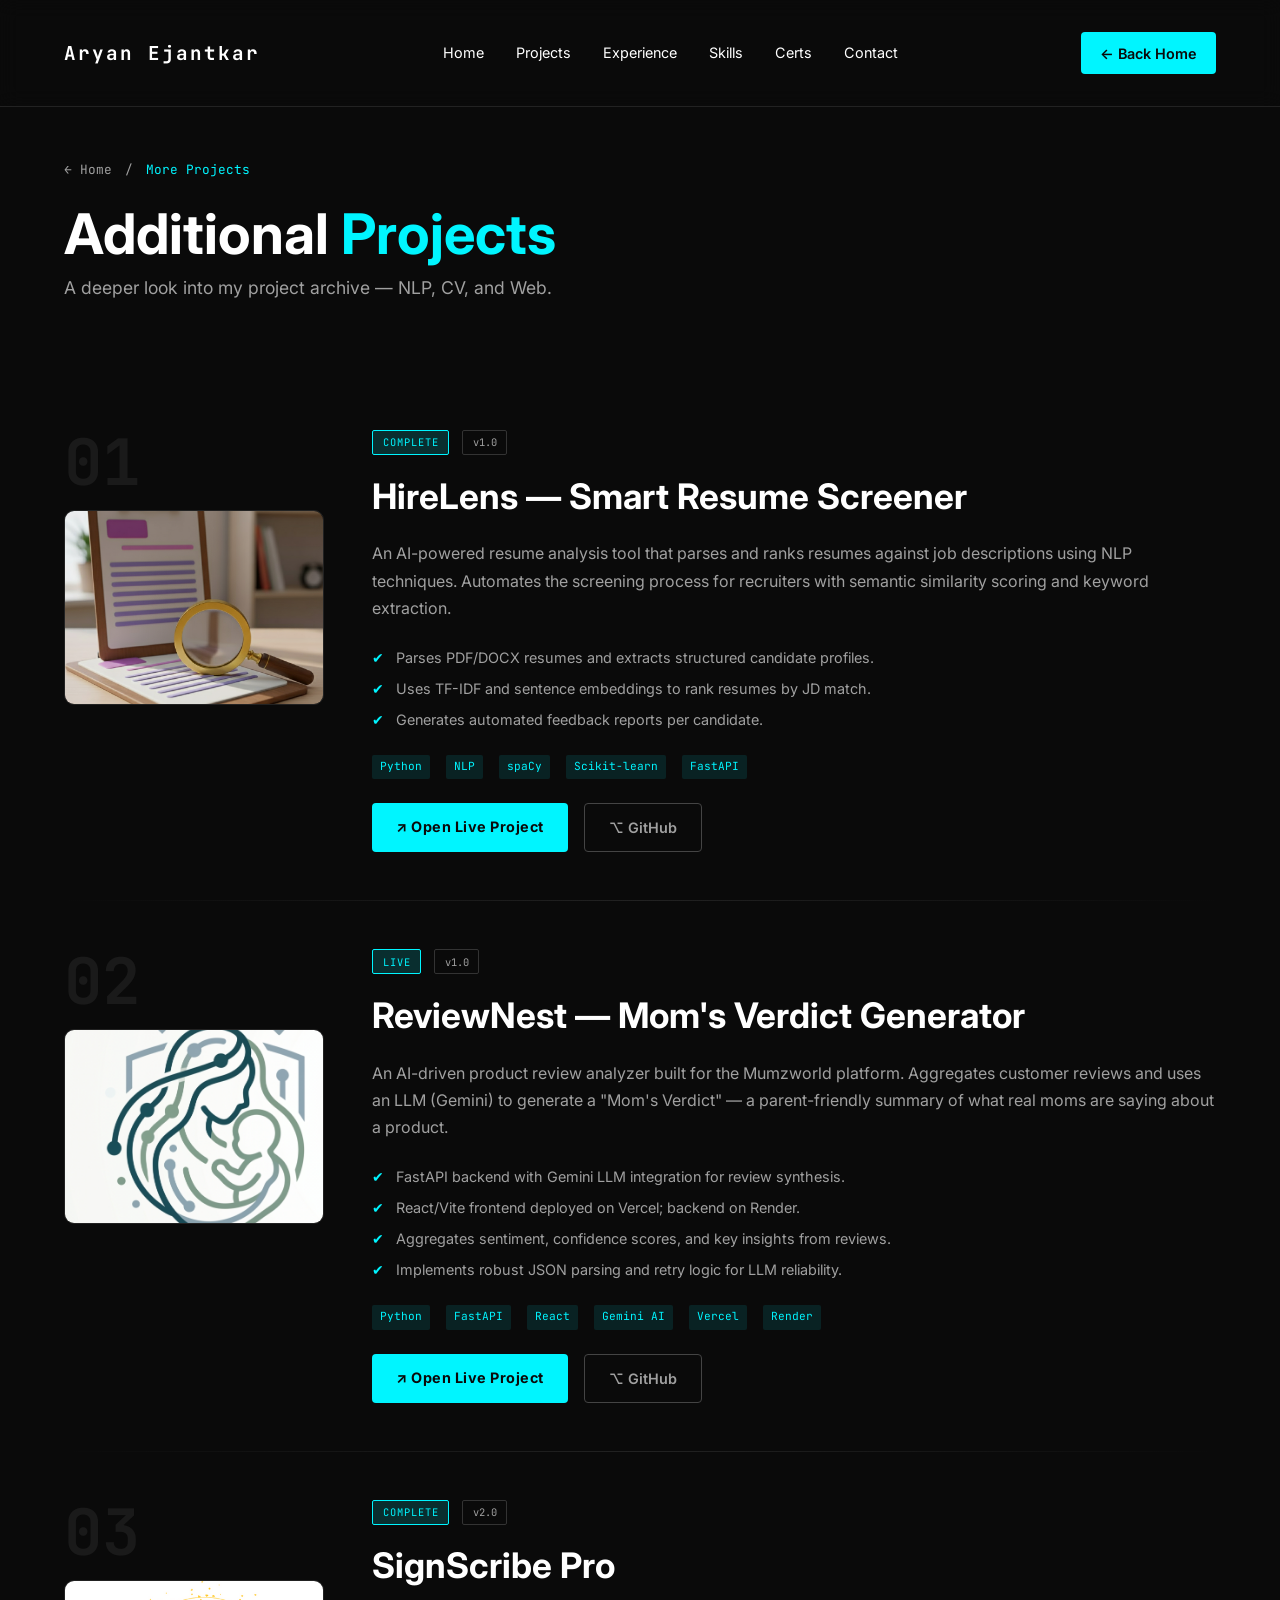
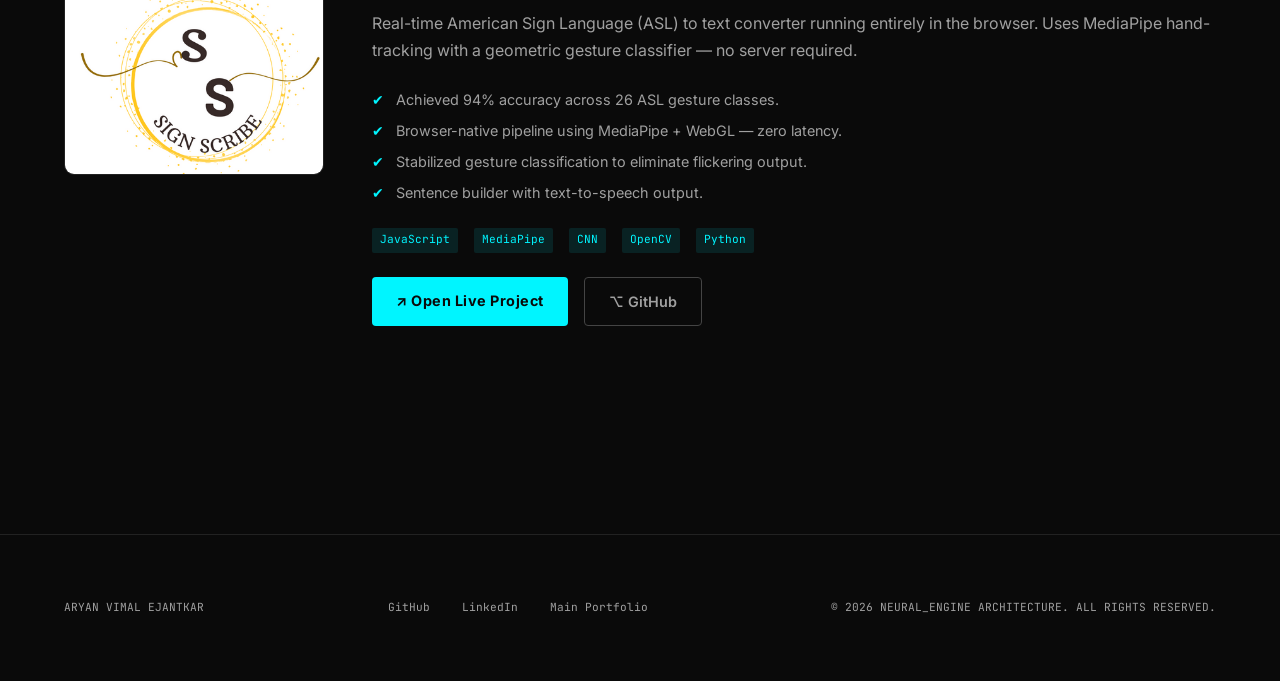
==== projects.html @ c0637386 "Initial commit of portfolio" ====
<!DOCTYPE html>
<html lang="en">

<head>
    <meta charset="UTF-8">
    <meta name="viewport" content="width=device-width, initial-scale=1.0">
    <title>More Projects | Aryan Vimal Ejantkar</title>
    <meta name="description"
        content="Additional projects by Aryan Vimal Ejantkar — Smart Resume Screener, MumProject, SignScribe.">
    <link rel="stylesheet" href="style.css">
    <link rel="preconnect" href="https://fonts.googleapis.com">
    <link rel="preconnect" href="https://fonts.gstatic.com" crossorigin>
    <link
        href="https://fonts.googleapis.com/css2?family=Inter:wght@300;400;600;700&family=JetBrains+Mono:wght@400;700&display=swap"
        rel="stylesheet">
</head>

<body>
    <header>
        <nav>
            <div class="logo">Aryan Ejantkar</div>
            <ul>
                <li><a href="index.html">Home</a></li>
                <li><a href="index.html#projects">Projects</a></li>
                <li><a href="index.html#experience">Experience</a></li>
                <li><a href="index.html#skills">Skills</a></li>
                <li><a href="index.html#certifications">Certs</a></li>
                <li><a href="index.html#contact">Contact</a></li>
            </ul>
            <a href="index.html" class="btn-download">← Back Home</a>
        </nav>
    </header>

    <main>
        <section class="projects-page-hero">
            <div class="back-breadcrumb">
                <a href="index.html">← Home</a>
                <span>/</span>
                <span class="highlight">More Projects</span>
            </div>
            <h1>Additional <span class="highlight">Projects</span></h1>
            <p class="subtitle-page">A deeper look into my project archive — NLP, CV, and Web.</p>
        </section>

        <section class="extra-projects">
            <!-- Smart Resume Screener -->
            <article class="extra-project-card" id="smart-resume-screener">
                <div class="extra-project-left">
                    <div class="extra-project-number">01</div>
                    <div class="extra-project-img-wrap">
                        <img src="images/hirelens.png" alt="HireLens Logo" class="extra-project-img-real">
                    </div>
                </div>
                <div class="extra-project-content">
                    <div class="project-meta">
                        <span class="project-status">COMPLETE</span>
                        <span class="project-version">v1.0</span>
                    </div>
                    <h2>HireLens — Smart Resume Screener</h2>
                    <p>An AI-powered resume analysis tool that parses and ranks resumes against job descriptions using
                        NLP techniques. Automates the screening process for recruiters with semantic similarity scoring
                        and keyword extraction.</p>
                    <ul>
                        <li>Parses PDF/DOCX resumes and extracts structured candidate profiles.</li>
                        <li>Uses TF-IDF and sentence embeddings to rank resumes by JD match.</li>
                        <li>Generates automated feedback reports per candidate.</li>
                    </ul>
                    <div class="project-tags">
                        <span>Python</span>
                        <span>NLP</span>
                        <span>spaCy</span>
                        <span>Scikit-learn</span>
                        <span>FastAPI</span>
                    </div>
                    <div class="extra-project-actions">
                        <a href="https://hirelens03.streamlit.app/" class="btn-open-project" target="_blank" rel="noopener noreferrer" id="resume-screener-link">↗ Open Live Project</a>
                        <a href="#" class="btn-github" target="_blank" id="resume-screener-github">⌥ GitHub</a>
                    </div>
                </div>
            </article>

            <div class="project-divider"></div>

            <!-- ReviewNest -->
            <article class="extra-project-card" id="reviewnest">
                <div class="extra-project-left">
                    <div class="extra-project-number">02</div>
                    <div class="extra-project-img-wrap">
                        <img src="images/mumproject.png" alt="ReviewNest Logo" class="extra-project-img-real">
                    </div>
                </div>
                <div class="extra-project-content">
                    <div class="project-meta">
                        <span class="project-status">LIVE</span>
                        <span class="project-version">v1.0</span>
                    </div>
                    <h2>ReviewNest — Mom's Verdict Generator</h2>
                    <p>An AI-driven product review analyzer built for the Mumzworld platform. Aggregates customer
                        reviews and uses an LLM (Gemini) to generate a "Mom's Verdict" — a parent-friendly summary
                        of what real moms are saying about a product.</p>
                    <ul>
                        <li>FastAPI backend with Gemini LLM integration for review synthesis.</li>
                        <li>React/Vite frontend deployed on Vercel; backend on Render.</li>
                        <li>Aggregates sentiment, confidence scores, and key insights from reviews.</li>
                        <li>Implements robust JSON parsing and retry logic for LLM reliability.</li>
                    </ul>
                    <div class="project-tags">
                        <span>Python</span>
                        <span>FastAPI</span>
                        <span>React</span>
                        <span>Gemini AI</span>
                        <span>Vercel</span>
                        <span>Render</span>
                    </div>
                    <div class="extra-project-actions">
                        <a href="https://mumzproject.vercel.app/" class="btn-open-project" target="_blank" rel="noopener noreferrer" id="reviewnest-link">↗ Open Live Project</a>
                        <a href="#" class="btn-github" target="_blank" id="reviewnest-github">⌥ GitHub</a>
                    </div>
                </div>
            </article>

            <div class="project-divider"></div>

            <!-- SignScribe -->
            <article class="extra-project-card" id="signscribe">
                <div class="extra-project-left">
                    <div class="extra-project-number">03</div>
                    <div class="extra-project-img-wrap">
                        <img src="images/signscribe_logo.png" alt="SignScribe Logo" class="extra-project-img-real">
                    </div>
                </div>
                <div class="extra-project-content">
                    <div class="project-meta">
                        <span class="project-status">COMPLETE</span>
                        <span class="project-version">v2.0</span>
                    </div>
                    <h2>SignScribe Pro</h2>
                    <p>Real-time American Sign Language (ASL) to text converter running entirely in the browser.
                        Uses MediaPipe hand-tracking with a geometric gesture classifier — no server required.</p>
                    <ul>
                        <li>Achieved 94% accuracy across 26 ASL gesture classes.</li>
                        <li>Browser-native pipeline using MediaPipe + WebGL — zero latency.</li>
                        <li>Stabilized gesture classification to eliminate flickering output.</li>
                        <li>Sentence builder with text-to-speech output.</li>
                    </ul>
                    <div class="project-tags">
                        <span>JavaScript</span>
                        <span>MediaPipe</span>
                        <span>CNN</span>
                        <span>OpenCV</span>
                        <span>Python</span>
                    </div>
                    <div class="extra-project-actions">
                        <a href="https://aryanejantkar.github.io/Sign-Scribe/" class="btn-open-project" target="_blank" rel="noopener noreferrer" id="signscribe-link">↗ Open Live Project</a>
                        <a href="#" class="btn-github" target="_blank" id="signscribe-github">⌥ GitHub</a>
                    </div>
                </div>
            </article>
        </section>
    </main>

    <footer>
        <div class="footer-content">
            <div class="footer-left">
                <span>ARYAN VIMAL EJANTKAR</span>
            </div>
            <div class="footer-center">
                <a href="https://github.com/YOUR_GITHUB" target="_blank">GitHub</a>
                <a href="https://linkedin.com/in/YOUR_LINKEDIN" target="_blank">LinkedIn</a>
                <a href="index.html">Main Portfolio</a>
            </div>
            <div class="footer-right">
                <span>© 2026 NEURAL_ENGINE ARCHITECTURE. ALL RIGHTS RESERVED.</span>
            </div>
        </div>
    </footer>

    <script src="script.js"></script>
</body>

</html>
---- style.css ----
:root {
    --bg-color: #0a0a0a;
    --card-bg: #111111;
    --accent-color: #00f5ff;
    --text-primary: #ffffff;
    --text-secondary: #a0a0a0;
    --border-color: #222222;
    --font-main: 'Inter', sans-serif;
    --font-mono: 'JetBrains Mono', monospace;
}

* {
    margin: 0;
    padding: 0;
    box-sizing: border-box;
}

body {
    background-color: var(--bg-color);
    color: var(--text-primary);
    font-family: var(--font-main);
    line-height: 1.6;
    overflow-x: hidden;
}

a {
    text-decoration: none;
    color: inherit;
}

ul {
    list-style: none;
}

.highlight {
    color: var(--accent-color);
}

/* Header & Nav */
header {
    padding: 2rem 5%;
    position: fixed;
    width: 100%;
    top: 0;
    z-index: 1000;
    background: rgba(10, 10, 10, 0.8);
    backdrop-filter: blur(10px);
    border-bottom: 1px solid var(--border-color);
}

nav {
    display: flex;
    justify-content: space-between;
    align-items: center;
    max-width: 1400px;
    margin: 0 auto;
}

.logo {
    font-family: var(--font-mono);
    font-weight: 700;
    font-size: 1.2rem;
    letter-spacing: 2px;
}

nav ul {
    display: flex;
    gap: 2rem;
}

nav ul a {
    font-size: 0.9rem;
    transition: color 0.3s;
}

nav ul a:hover {
    color: var(--accent-color);
}

.btn-download {
    background: var(--accent-color);
    color: var(--bg-color);
    padding: 0.6rem 1.2rem;
    border-radius: 4px;
    font-weight: 600;
    font-size: 0.9rem;
    transition: transform 0.3s, box-shadow 0.3s;
}

.btn-download:hover {
    transform: translateY(-2px);
    box-shadow: 0 4px 15px rgba(0, 245, 255, 0.4);
}

/* Hero Section */
.hero {
    padding: 10rem 5% 5rem;
    display: grid;
    grid-template-columns: 1.2fr 1fr;
    gap: 4rem;
    max-width: 1400px;
    margin: 0 auto;
    min-height: 90vh;
    align-items: center;
}

.status-tag {
    display: inline-block;
    border: 1px solid var(--accent-color);
    color: var(--accent-color);
    padding: 0.3rem 0.8rem;
    font-size: 0.7rem;
    font-family: var(--font-mono);
    margin-bottom: 1.5rem;
    background: rgba(0, 245, 255, 0.1);
}

.hero h1 {
    font-size: 4.5rem;
    line-height: 1.1;
    margin-bottom: 1rem;
    font-weight: 700;
}

.subtitle {
    font-size: 1.5rem;
    color: var(--text-secondary);
    margin-bottom: 1.5rem;
    font-weight: 400;
}

.description {
    max-width: 600px;
    color: var(--text-secondary);
    margin-bottom: 2.5rem;
    font-size: 1.1rem;
}

.hero-btns {
    display: flex;
    gap: 1.5rem;
}

.btn-primary {
    background: var(--accent-color);
    color: var(--bg-color);
    padding: 1rem 2rem;
    border-radius: 4px;
    font-weight: 700;
}

.btn-secondary {
    border: 1px solid var(--accent-color);
    color: var(--accent-color);
    padding: 1rem 2rem;
    border-radius: 4px;
    font-weight: 700;
}

.hero-visual {
    position: relative;
}

.visual-container {
    position: relative;
    width: 100%;
    aspect-ratio: 1;
    display: flex;
    justify-content: center;
    align-items: center;
}

.visual-container img {
    width: 90%;
    filter: drop-shadow(0 0 30px rgba(0, 245, 255, 0.3));
    animation: float 6s ease-in-out infinite;
}

.code-snippet {
    position: absolute;
    bottom: -20px;
    left: 0;
    background: rgba(17, 17, 17, 0.8);
    backdrop-filter: blur(10px);
    border: 1px solid var(--border-color);
    padding: 1rem;
    border-radius: 8px;
    font-family: var(--font-mono);
    font-size: 0.8rem;
    box-shadow: 0 10px 30px rgba(0, 0, 0, 0.5);
}

@keyframes float {
    0%, 100% { transform: translateY(0); }
    50% { transform: translateY(-20px); }
}

/* Skills Section */
.skills {
    padding: 5rem 5%;
    max-width: 1400px;
    margin: 0 auto;
}

.section-title {
    font-size: 2.5rem;
    margin-bottom: 3rem;
    font-family: var(--font-mono);
    border-left: 4px solid var(--accent-color);
    padding-left: 1.5rem;
}

.skills-grid {
    display: grid;
    grid-template-columns: repeat(auto-fit, minmax(300px, 1fr));
    gap: 2rem;
}

.skill-card {
    background: var(--card-bg);
    border: 1px solid var(--border-color);
    padding: 2rem;
    border-radius: 8px;
    transition: border-color 0.3s;
}

.skill-card:hover {
    border-color: var(--accent-color);
}

.skill-card h3 {
    margin-bottom: 1.5rem;
    font-size: 1.2rem;
}

.tags {
    display: flex;
    flex-wrap: wrap;
    gap: 0.8rem;
}

.tags span {
    background: #1a1a1a;
    border: 1px solid #333;
    padding: 0.4rem 0.8rem;
    border-radius: 4px;
    font-size: 0.8rem;
    color: var(--text-secondary);
}

/* Projects Section */
.projects {
    padding: 5rem 5%;
    max-width: 1400px;
    margin: 0 auto;
}

.section-header {
    display: flex;
    justify-content: space-between;
    align-items: flex-end;
    margin-bottom: 3rem;
}

.project-log {
    font-family: var(--font-mono);
    font-size: 0.8rem;
    color: var(--text-secondary);
}

.projects-grid {
    display: grid;
    grid-template-columns: 1fr 1fr;
    gap: 3rem;
}

.project-card {
    background: var(--card-bg);
    border: 1px solid var(--border-color);
    border-radius: 12px;
    overflow: hidden;
    transition: transform 0.3s;
}

.project-card:hover {
    transform: translateY(-10px);
}

.project-img {
    height: 300px;
    overflow: hidden;
    position: relative;
}

.project-img img {
    width: 100%;
    height: 100%;
    object-fit: cover;
    opacity: 0.7;
    transition: opacity 0.3s;
}

.project-card:hover .project-img img {
    opacity: 1;
}

.project-info {
    padding: 2rem;
    position: relative;
}

.project-info h3 {
    font-size: 1.8rem;
    margin-bottom: 1rem;
}

.project-info p {
    color: var(--text-secondary);
    margin-bottom: 1.5rem;
}

.project-info ul {
    margin-bottom: 1.5rem;
    color: var(--text-secondary);
    font-size: 0.9rem;
}

.project-info li {
    margin-bottom: 0.5rem;
    position: relative;
    padding-left: 1.5rem;
}

.project-info li::before {
    content: '✔';
    position: absolute;
    left: 0;
    color: var(--accent-color);
}

.project-tags {
    display: flex;
    gap: 1rem;
}

.project-tags span {
    font-family: var(--font-mono);
    font-size: 0.7rem;
    background: rgba(0, 245, 255, 0.1);
    color: var(--accent-color);
    padding: 0.2rem 0.5rem;
    border-radius: 2px;
}

.btn-link {
    position: absolute;
    bottom: 2rem;
    right: 2rem;
    font-size: 1.5rem;
    color: var(--accent-color);
}

/* Timeline Section */
.timeline-section {
    padding: 5rem 5%;
    max-width: 1400px;
    margin: 0 auto;
    text-align: center;
}

.timeline-subtitle {
    font-family: var(--font-mono);
    font-size: 0.8rem;
    color: var(--text-secondary);
    margin-top: -2.5rem;
    margin-bottom: 4rem;
}

.timeline {
    position: relative;
    max-width: 800px;
    margin: 0 auto;
}

.timeline::after {
    content: '';
    position: absolute;
    width: 2px;
    background-color: var(--border-color);
    top: 0;
    bottom: 0;
    left: 50%;
    margin-left: -1px;
}

.timeline-item {
    padding: 10px 40px;
    position: relative;
    width: 50%;
    text-align: left;
}

.timeline-item::after {
    content: '';
    position: absolute;
    width: 20px;
    height: 20px;
    right: -10px;
    background-color: var(--bg-color);
    border: 4px solid var(--accent-color);
    top: 15px;
    border-radius: 50%;
    z-index: 1;
    box-shadow: 0 0 10px var(--accent-color);
}

.left { left: 0; }
.right { left: 50%; }

.right::after { left: -10px; }

.timeline-content {
    padding: 20px;
    background: var(--card-bg);
    border: 1px solid var(--border-color);
    border-radius: 8px;
}

.role {
    color: var(--accent-color);
    font-weight: 600;
    font-size: 0.9rem;
    margin: 0.5rem 0;
}

.date {
    color: var(--text-secondary);
    font-size: 0.8rem;
    margin-bottom: 1rem;
}

/* ─── Featured Project (Terrain AI) ─── */
.project-featured {
    display: grid;
    grid-template-columns: 1.1fr 1fr;
    gap: 0;
    margin-bottom: 3rem;
    border: 1px solid var(--accent-color);
    box-shadow: 0 0 30px rgba(0, 245, 255, 0.12);
    border-radius: 12px;
    overflow: hidden;
}

.project-featured .project-img {
    height: 100%;
    min-height: 380px;
    position: relative;
}

.project-featured .project-img img {
    width: 100%;
    height: 100%;
    object-fit: cover;
    opacity: 0.85;
    transition: opacity 0.4s;
}

.project-featured:hover .project-img img {
    opacity: 1;
}

.featured-badge {
    position: absolute;
    top: 1rem;
    left: 1rem;
    background: var(--accent-color);
    color: var(--bg-color);
    font-family: var(--font-mono);
    font-size: 0.7rem;
    font-weight: 700;
    padding: 0.3rem 0.8rem;
    border-radius: 4px;
    letter-spacing: 1px;
}

.project-meta {
    display: flex;
    gap: 0.8rem;
    margin-bottom: 0.8rem;
}

.project-status {
    font-family: var(--font-mono);
    font-size: 0.65rem;
    background: rgba(0, 245, 255, 0.15);
    color: var(--accent-color);
    border: 1px solid var(--accent-color);
    padding: 0.2rem 0.6rem;
    border-radius: 2px;
    letter-spacing: 1px;
}

.project-version {
    font-family: var(--font-mono);
    font-size: 0.65rem;
    color: var(--text-secondary);
    border: 1px solid #333;
    padding: 0.2rem 0.6rem;
    border-radius: 2px;
}

.project-actions {
    margin-top: 1.8rem;
}

.btn-open-project {
    display: inline-block;
    background: var(--accent-color);
    color: var(--bg-color);
    padding: 0.75rem 1.5rem;
    border-radius: 4px;
    font-weight: 700;
    font-size: 0.9rem;
    transition: transform 0.3s, box-shadow 0.3s;
    letter-spacing: 0.5px;
}

.btn-open-project:hover {
    transform: translateY(-3px);
    box-shadow: 0 6px 20px rgba(0, 245, 255, 0.4);
}

/* ─── More Projects CTA Card ─── */
.project-more-cta {
    display: flex;
    align-items: stretch;
    cursor: pointer;
    border: 1px dashed #444;
    transition: border-color 0.3s, box-shadow 0.3s;
    background: linear-gradient(135deg, #0e0e0e 0%, #111820 100%);
}

.project-more-cta:hover {
    border-color: var(--accent-color);
    box-shadow: 0 0 25px rgba(0, 245, 255, 0.1);
    transform: translateY(-10px);
}

.more-projects-link {
    display: flex;
    width: 100%;
    align-items: center;
    justify-content: center;
    padding: 3rem 2rem;
    text-decoration: none;
    color: inherit;
}

.more-projects-inner {
    text-align: center;
}

.more-icon {
    font-size: 3rem;
    color: var(--accent-color);
    margin-bottom: 1rem;
    transition: transform 0.3s;
}

.project-more-cta:hover .more-icon {
    transform: rotate(90deg);
}

.more-projects-inner h3 {
    font-size: 1.8rem;
    margin-bottom: 0.5rem;
}

.more-projects-inner p {
    color: var(--text-secondary);
    font-size: 0.9rem;
    margin-bottom: 1.2rem;
}

.more-tags {
    display: flex;
    gap: 0.6rem;
    justify-content: center;
    flex-wrap: wrap;
    margin-bottom: 1.5rem;
}

.more-tags span {
    font-family: var(--font-mono);
    font-size: 0.7rem;
    background: rgba(0, 245, 255, 0.08);
    color: var(--accent-color);
    padding: 0.2rem 0.5rem;
    border-radius: 2px;
    border: 1px solid rgba(0, 245, 255, 0.2);
}

.more-arrow {
    display: inline-block;
    color: var(--accent-color);
    font-family: var(--font-mono);
    font-size: 0.9rem;
    font-weight: 700;
    border: 1px solid var(--accent-color);
    padding: 0.5rem 1.2rem;
    border-radius: 4px;
    transition: background 0.3s, color 0.3s;
}

.project-more-cta:hover .more-arrow {
    background: var(--accent-color);
    color: var(--bg-color);
}

/* ─── Certifications — Linewise List ─── */
.certs {
    padding: 5rem 5%;
    max-width: 1400px;
    margin: 0 auto;
}

.certs-subtitle {
    font-family: var(--font-mono);
    font-size: 0.8rem;
    color: var(--text-secondary);
    margin-top: -2.5rem;
    margin-bottom: 3rem;
}

.cert-list {
    display: flex;
    flex-direction: column;
    gap: 0;
    border: 1px solid var(--border-color);
    border-radius: 10px;
    overflow: hidden;
}

.cert-row {
    display: flex;
    align-items: center;
    justify-content: space-between;
    padding: 1.2rem 2rem;
    background: var(--card-bg);
    border-bottom: 1px solid var(--border-color);
    transition: background 0.25s;
    gap: 1rem;
}

.cert-row:last-child {
    border-bottom: none;
}

.cert-row:hover {
    background: #161616;
}

.cert-left {
    display: flex;
    align-items: center;
    gap: 1.2rem;
    flex: 1;
}

.cert-right {
    display: flex;
    align-items: center;
    gap: 1.5rem;
    flex-shrink: 0;
}

.cert-issuer-badge {
    font-family: var(--font-mono);
    font-size: 0.65rem;
    font-weight: 700;
    padding: 0.25rem 0.6rem;
    border-radius: 3px;
    letter-spacing: 1px;
    white-space: nowrap;
}

.cert-issuer-badge.ibm    { background: #1F70C1; color: #fff; }
.cert-issuer-badge.google { background: #EA4335; color: #fff; }
.cert-issuer-badge.coursera { background: #0056D2; color: #fff; }
.cert-issuer-badge.udemy  { background: #A435F0; color: #fff; }
.cert-issuer-badge.aws    { background: #FF9900; color: #000; }
.cert-issuer-badge.microsoft { background: #00A4EF; color: #fff; }
.cert-issuer-badge.nvidia { background: #76B900; color: #000; }
.cert-issuer-badge.meta   { background: #0866FF; color: #fff; }
.cert-issuer-badge.other  { background: #333; color: var(--accent-color); border: 1px solid #444; }

.cert-name {
    font-size: 0.95rem;
    font-weight: 500;
    color: var(--text-primary);
}

.cert-type {
    font-size: 0.8rem;
    color: var(--text-secondary);
    font-family: var(--font-mono);
}

.cert-year {
    font-size: 0.8rem;
    color: var(--accent-color);
    font-family: var(--font-mono);
    font-weight: 600;
    min-width: 2.5rem;
    text-align: right;
}

.cert-link {
    font-family: var(--font-mono);
    font-size: 0.75rem;
    color: var(--accent-color);
    border: 1px solid rgba(0, 245, 255, 0.3);
    padding: 0.2rem 0.6rem;
    border-radius: 3px;
    transition: background 0.2s, color 0.2s;
    white-space: nowrap;
}

.cert-link:hover {
    background: var(--accent-color);
    color: var(--bg-color);
}

/* ─── Contact Section ─── */
.contact-section {
    padding: 5rem 5%;
    max-width: 1400px;
    margin: 0 auto;
    text-align: center;
}

.contact-sub {
    color: var(--text-secondary);
    margin-top: -2.5rem;
    margin-bottom: 3rem;
    font-size: 1rem;
}

.contact-links {
    display: flex;
    gap: 1.5rem;
    justify-content: center;
    flex-wrap: wrap;
}

.contact-item {
    display: flex;
    align-items: center;
    gap: 0.7rem;
    background: var(--card-bg);
    border: 1px solid var(--border-color);
    padding: 1rem 2rem;
    border-radius: 8px;
    font-weight: 600;
    transition: border-color 0.3s, transform 0.3s;
}

.contact-item:hover {
    border-color: var(--accent-color);
    transform: translateY(-3px);
    color: var(--accent-color);
}

.contact-icon {
    font-size: 1.2rem;
}

/* ─── Footer ─── */
footer {
    padding: 4rem 5%;
    border-top: 1px solid var(--border-color);
    margin-top: 5rem;
}

.footer-content {
    display: flex;
    justify-content: space-between;
    align-items: center;
    max-width: 1400px;
    margin: 0 auto;
    font-size: 0.7rem;
    color: var(--text-secondary);
    font-family: var(--font-mono);
}

.footer-center {
    display: flex;
    gap: 2rem;
}

.footer-center a:hover {
    color: var(--accent-color);
}

/* ─── Projects Page ─── */
.projects-page-hero {
    padding: 10rem 5% 3rem;
    max-width: 1400px;
    margin: 0 auto;
}

.back-breadcrumb {
    display: flex;
    align-items: center;
    gap: 0.8rem;
    font-family: var(--font-mono);
    font-size: 0.8rem;
    color: var(--text-secondary);
    margin-bottom: 1.5rem;
}

.back-breadcrumb a:hover {
    color: var(--accent-color);
}

.projects-page-hero h1 {
    font-size: 3.5rem;
    line-height: 1.1;
    margin: 1rem 0 0.5rem;
}

.subtitle-page {
    font-size: 1.1rem;
    color: var(--text-secondary);
}

.extra-projects {
    padding: 2rem 5% 5rem;
    max-width: 1400px;
    margin: 0 auto;
}

.extra-project-card {
    display: grid;
    grid-template-columns: 260px 1fr;
    gap: 3rem;
    padding: 3rem 0;
    align-items: start;
}

.extra-project-left {
    display: flex;
    flex-direction: column;
    align-items: center;
    gap: 1rem;
}

.extra-project-number {
    font-family: var(--font-mono);
    font-size: 4rem;
    font-weight: 700;
    color: #1a1a1a;
    line-height: 1;
    align-self: flex-start;
}

.extra-project-img-wrap {
    width: 100%;
}

.extra-project-img-placeholder {
    width: 100%;
    aspect-ratio: 4/3;
    border-radius: 10px;
    display: flex;
    flex-direction: column;
    align-items: center;
    justify-content: center;
    gap: 0.8rem;
    border: 1px solid var(--border-color);
}

.extra-project-img-real {
    width: 100%;
    aspect-ratio: 4/3;
    border-radius: 10px;
    border: 1px solid var(--border-color);
    object-fit: cover;
    background: #0d0d1a;
}

.nlp-bg  { background: linear-gradient(135deg, #0d1117 0%, #0a1628 100%); }
.web-bg  { background: linear-gradient(135deg, #0d0d1a 0%, #100d20 100%); }
.cv-bg   { background: linear-gradient(135deg, #0d1210 0%, #091a14 100%); }

.placeholder-icon {
    font-size: 3rem;
}

.placeholder-label {
    font-family: var(--font-mono);
    font-size: 0.65rem;
    color: var(--text-secondary);
    letter-spacing: 2px;
    border: 1px solid #333;
    padding: 0.2rem 0.6rem;
    border-radius: 3px;
}

.extra-project-content h2 {
    font-size: 2.2rem;
    margin-bottom: 1rem;
    margin-top: 0.5rem;
}

.extra-project-content p {
    color: var(--text-secondary);
    margin-bottom: 1.5rem;
    font-size: 1rem;
    line-height: 1.7;
}

.extra-project-content ul {
    margin-bottom: 1.5rem;
    color: var(--text-secondary);
    font-size: 0.9rem;
    list-style: none;
    padding: 0;
}

.extra-project-content li {
    margin-bottom: 0.5rem;
    padding-left: 1.5rem;
    position: relative;
}

.extra-project-content li::before {
    content: '✔';
    position: absolute;
    left: 0;
    color: var(--accent-color);
}

.extra-project-actions {
    display: flex;
    gap: 1rem;
    margin-top: 1.5rem;
    flex-wrap: wrap;
}

.btn-github {
    display: inline-block;
    border: 1px solid #444;
    color: var(--text-secondary);
    padding: 0.75rem 1.5rem;
    border-radius: 4px;
    font-weight: 600;
    font-size: 0.9rem;
    transition: border-color 0.3s, color 0.3s;
}

.btn-github:hover {
    border-color: var(--accent-color);
    color: var(--accent-color);
}

.project-divider {
    height: 1px;
    background: linear-gradient(to right, transparent, var(--border-color), transparent);
    margin: 0;
}

/* ─── Responsive ─── */
@media (max-width: 1024px) {
    .hero {
        grid-template-columns: 1fr;
        text-align: center;
        padding-top: 8rem;
    }
    .hero h1 { font-size: 3.5rem; }
    .hero-btns { justify-content: center; }
    .description { margin: 0 auto 2.5rem; }
    .projects-grid { grid-template-columns: 1fr; }
    .hero-visual { order: -1; }
    .project-featured { grid-template-columns: 1fr; }
    .project-featured .project-img { min-height: 280px; }
    .extra-project-card { grid-template-columns: 1fr; gap: 1.5rem; }
    .extra-project-number { font-size: 2.5rem; }
}

@media (max-width: 768px) {
    nav ul { display: none; }
    .timeline::after { left: 31px; }
    .timeline-item { width: 100%; padding-left: 70px; padding-right: 25px; }
    .timeline-item::after { left: 21px; }
    .right { left: 0%; }
    .cert-row { flex-direction: column; align-items: flex-start; gap: 0.8rem; }
    .cert-right { flex-wrap: wrap; }
    .contact-links { flex-direction: column; align-items: center; }
    .projects-page-hero h1 { font-size: 2.5rem; }
}
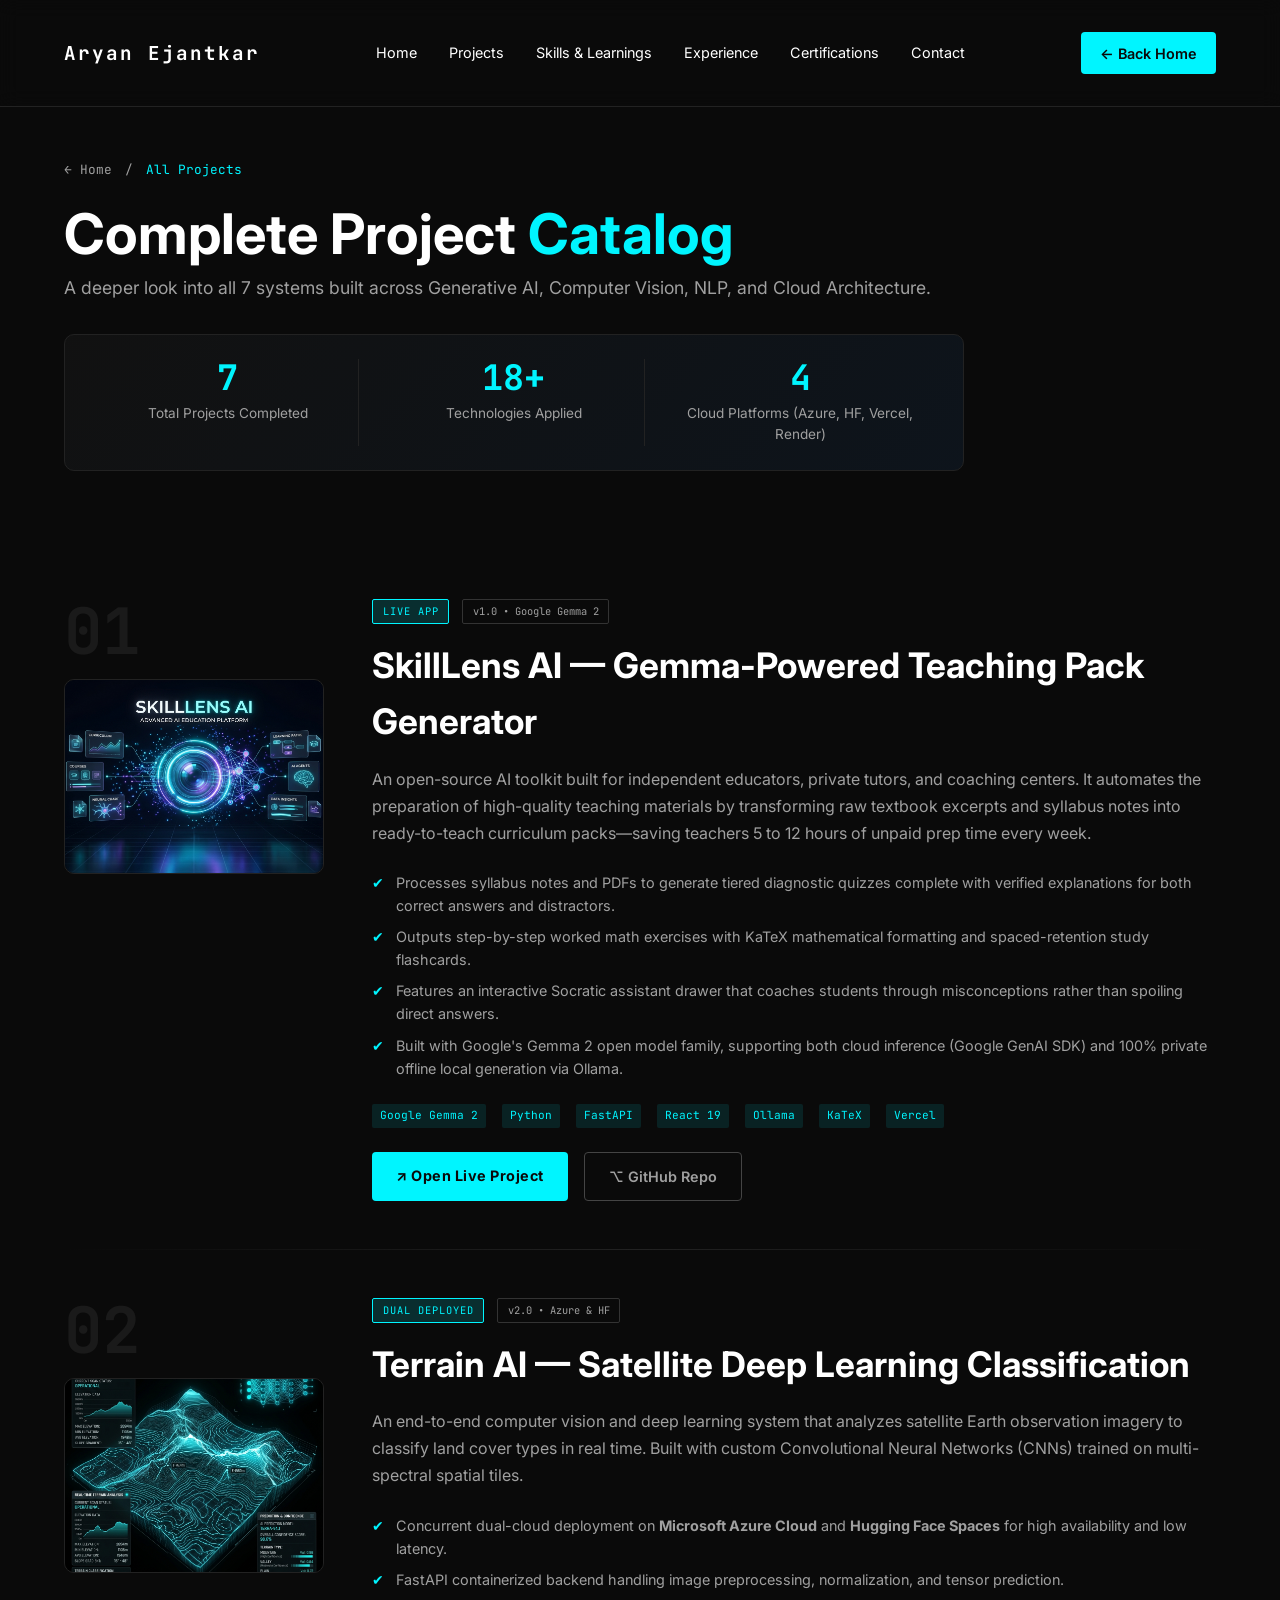
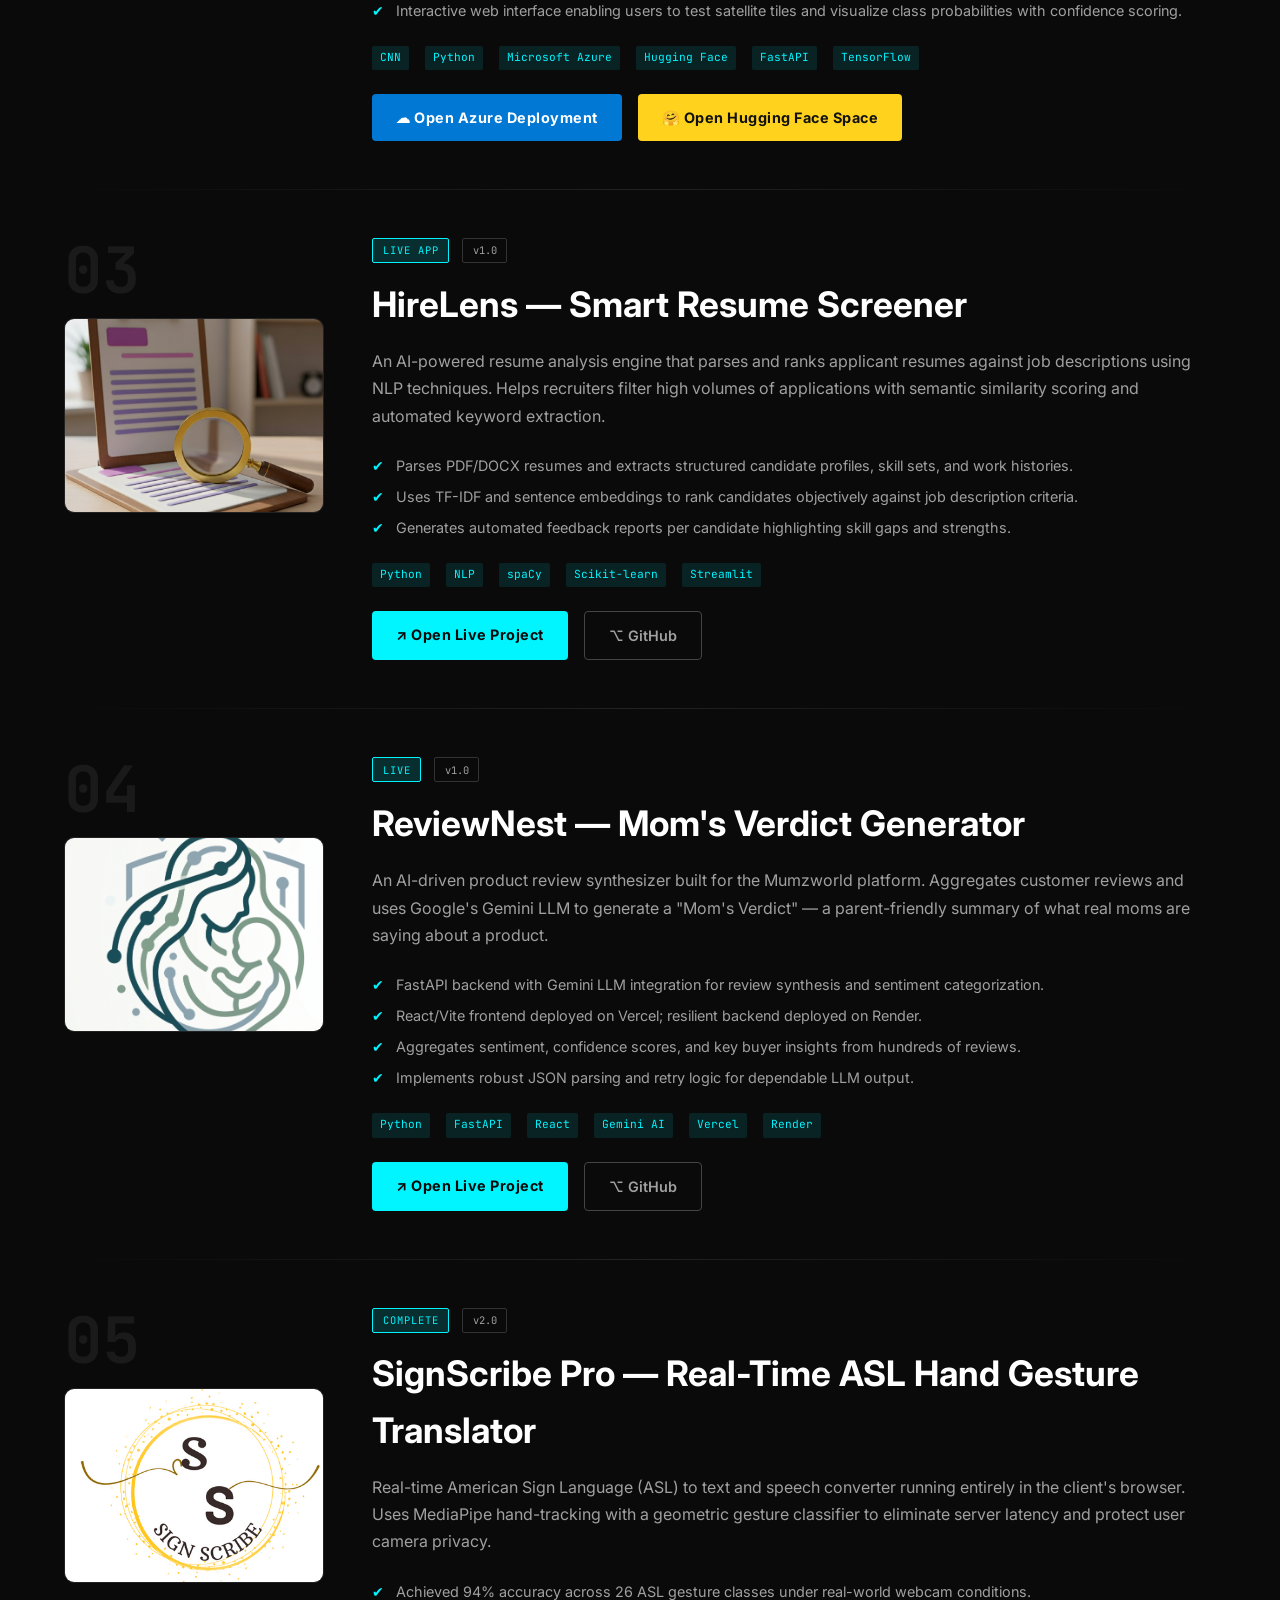
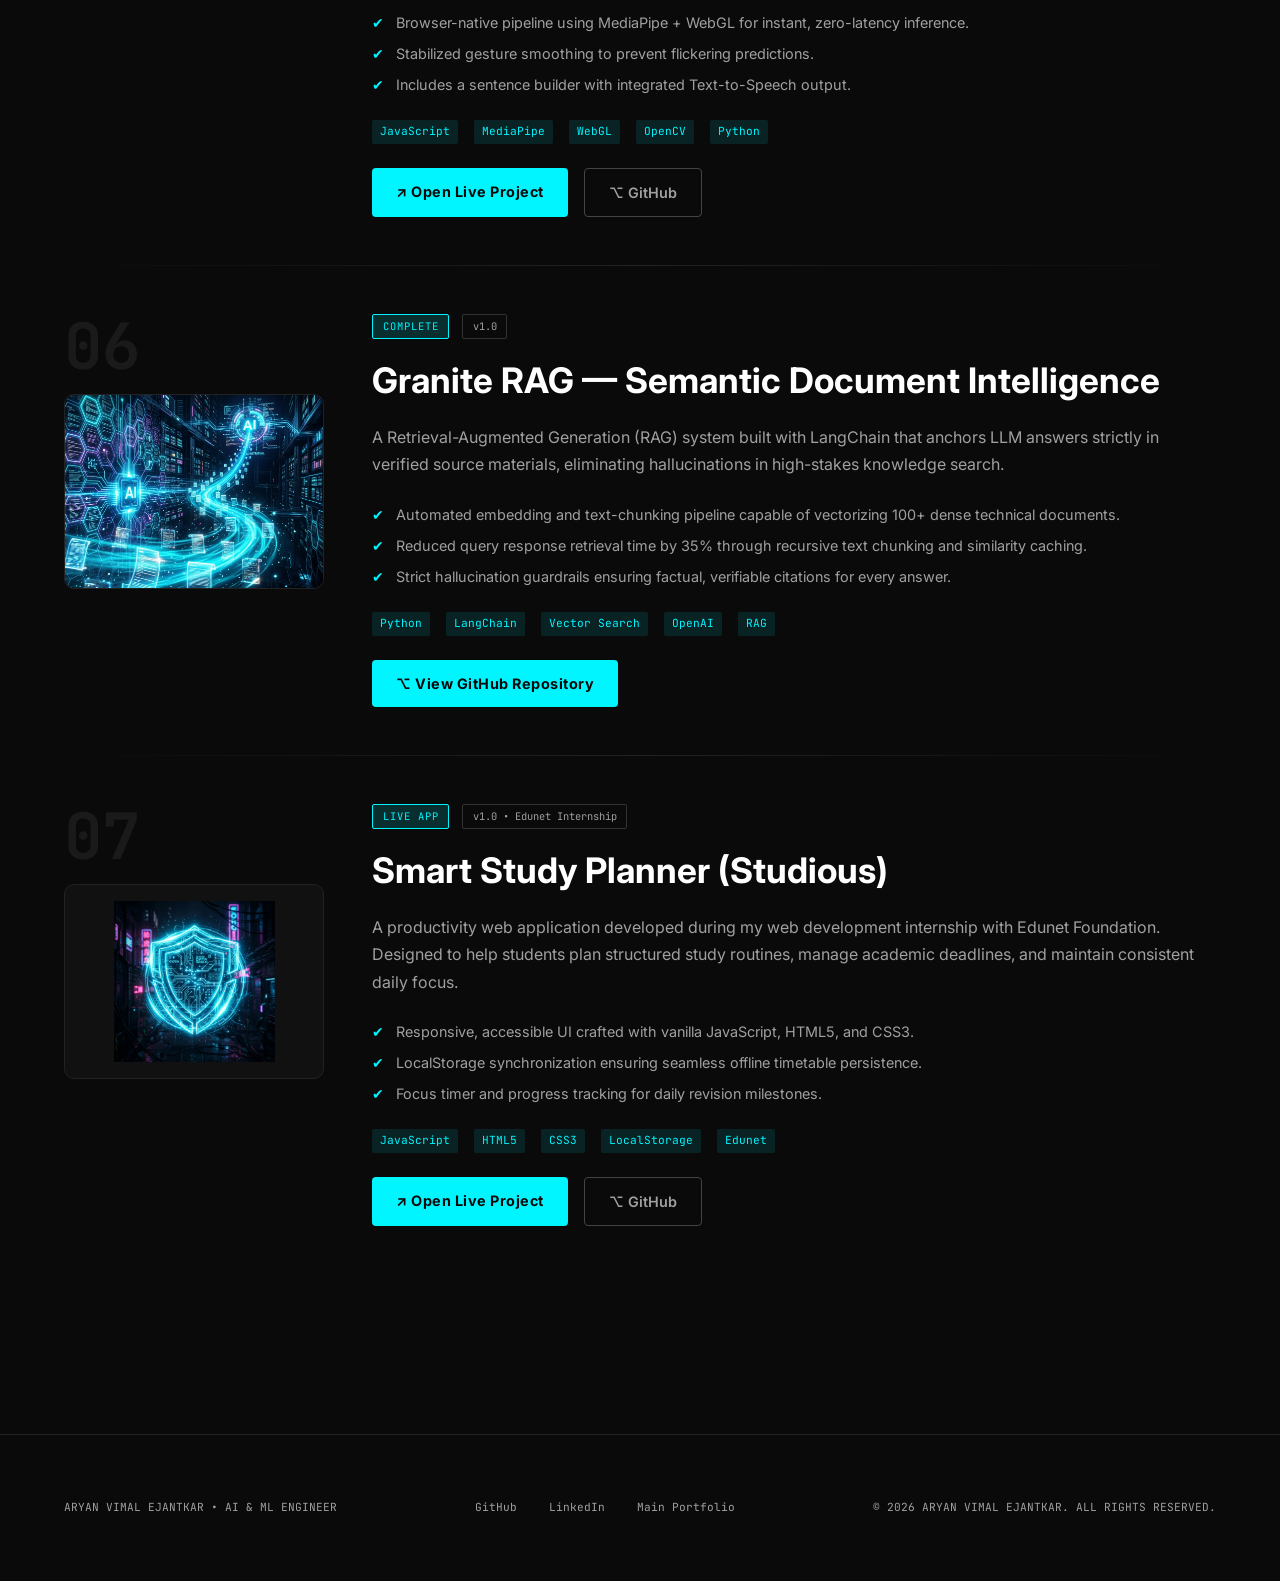
==== commit 14793805: "Add SkillLens AI, Terrain AI Azure links, humanized copy, and project stats" ====
--- a/projects.html
+++ b/projects.html
@@ -4,14 +4,15 @@
 <head>
     <meta charset="UTF-8">
     <meta name="viewport" content="width=device-width, initial-scale=1.0">
-    <title>More Projects | Aryan Vimal Ejantkar</title>
+    <title>All Projects | Aryan Vimal Ejantkar</title>
+    <link rel="icon" type="image/png" href="favicon.png">
     <meta name="description"
-        content="Additional projects by Aryan Vimal Ejantkar — Smart Resume Screener, MumProject, SignScribe.">
+        content="Complete project portfolio of Aryan Vimal Ejantkar — SkillLens AI (Gemma 2), Terrain AI (Azure &amp; Hugging Face), HireLens, ReviewNest, SignScribe Pro, Granite RAG, and Studious.">
     <link rel="stylesheet" href="style.css">
     <link rel="preconnect" href="https://fonts.googleapis.com">
     <link rel="preconnect" href="https://fonts.gstatic.com" crossorigin>
     <link
-        href="https://fonts.googleapis.com/css2?family=Inter:wght@300;400;600;700&family=JetBrains+Mono:wght@400;700&display=swap"
+        href="https://fonts.googleapis.com/css2?family=Inter:wght@300;400;500;600;700&family=JetBrains+Mono:wght@400;600;700&display=swap"
         rel="stylesheet">
 </head>
 
@@ -22,9 +23,9 @@
             <ul>
                 <li><a href="index.html">Home</a></li>
                 <li><a href="index.html#projects">Projects</a></li>
+                <li><a href="index.html#skills">Skills &amp; Learnings</a></li>
                 <li><a href="index.html#experience">Experience</a></li>
-                <li><a href="index.html#skills">Skills</a></li>
-                <li><a href="index.html#certifications">Certs</a></li>
+                <li><a href="index.html#certifications">Certifications</a></li>
                 <li><a href="index.html#contact">Contact</a></li>
             </ul>
             <a href="index.html" class="btn-download">← Back Home</a>
@@ -36,55 +37,145 @@
             <div class="back-breadcrumb">
                 <a href="index.html">← Home</a>
                 <span>/</span>
-                <span class="highlight">More Projects</span>
-            </div>
-            <h1>Additional <span class="highlight">Projects</span></h1>
-            <p class="subtitle-page">A deeper look into my project archive — NLP, CV, and Web.</p>
+                <span class="highlight">All Projects</span>
+            </div>
+            <h1>Complete Project <span class="highlight">Catalog</span></h1>
+            <p class="subtitle-page">A deeper look into all 7 systems built across Generative AI, Computer Vision, NLP, and Cloud Architecture.</p>
+
+            <!-- Projects Stats Summary Banner -->
+            <div class="projects-stats-banner">
+                <div class="p-stat">
+                    <div class="p-stat-num">7</div>
+                    <div class="p-stat-lbl">Total Projects Completed</div>
+                </div>
+                <div class="p-stat">
+                    <div class="p-stat-num">18+</div>
+                    <div class="p-stat-lbl">Technologies Applied</div>
+                </div>
+                <div class="p-stat">
+                    <div class="p-stat-num">4</div>
+                    <div class="p-stat-lbl">Cloud Platforms (Azure, HF, Vercel, Render)</div>
+                </div>
+            </div>
         </section>
 
         <section class="extra-projects">
-            <!-- Smart Resume Screener -->
+            <!-- 01: SkillLens AI [Gemma One] -->
+            <article class="extra-project-card" id="skilllens-ai">
+                <div class="extra-project-left">
+                    <div class="extra-project-number">01</div>
+                    <div class="extra-project-img-wrap">
+                        <img src="images/skilllens.png" alt="SkillLens AI Project Banner" class="extra-project-img-real">
+                    </div>
+                </div>
+                <div class="extra-project-content">
+                    <div class="project-meta">
+                        <span class="project-status">LIVE APP</span>
+                        <span class="project-version">v1.0 • Google Gemma 2</span>
+                    </div>
+                    <h2>SkillLens AI — Gemma-Powered Teaching Pack Generator</h2>
+                    <p>An open-source AI toolkit built for independent educators, private tutors, and coaching centers. It automates the preparation of high-quality teaching materials by transforming raw textbook excerpts and syllabus notes into ready-to-teach curriculum packs—saving teachers 5 to 12 hours of unpaid prep time every week.</p>
+                    <ul>
+                        <li>Processes syllabus notes and PDFs to generate tiered diagnostic quizzes complete with verified explanations for both correct answers and distractors.</li>
+                        <li>Outputs step-by-step worked math exercises with KaTeX mathematical formatting and spaced-retention study flashcards.</li>
+                        <li>Features an interactive Socratic assistant drawer that coaches students through misconceptions rather than spoiling direct answers.</li>
+                        <li>Built with Google's Gemma 2 open model family, supporting both cloud inference (Google GenAI SDK) and 100% private offline local generation via Ollama.</li>
+                    </ul>
+                    <div class="project-tags">
+                        <span>Google Gemma 2</span>
+                        <span>Python</span>
+                        <span>FastAPI</span>
+                        <span>React 19</span>
+                        <span>Ollama</span>
+                        <span>KaTeX</span>
+                        <span>Vercel</span>
+                    </div>
+                    <div class="extra-project-actions">
+                        <a href="https://skilllens-ai.vercel.app/" class="btn-open-project" target="_blank" rel="noopener noreferrer">↗ Open Live Project</a>
+                        <a href="https://github.com/AryanEjantkar/SkillLensAI" class="btn-github" target="_blank">⌥ GitHub Repo</a>
+                    </div>
+                </div>
+            </article>
+
+            <div class="project-divider"></div>
+
+            <!-- 02: Terrain AI -->
+            <article class="extra-project-card" id="terrain-ai">
+                <div class="extra-project-left">
+                    <div class="extra-project-number">02</div>
+                    <div class="extra-project-img-wrap">
+                        <img src="images/terrain_ai.png" alt="Terrain AI Prediction System" class="extra-project-img-real">
+                    </div>
+                </div>
+                <div class="extra-project-content">
+                    <div class="project-meta">
+                        <span class="project-status">DUAL DEPLOYED</span>
+                        <span class="project-version">v2.0 • Azure &amp; HF</span>
+                    </div>
+                    <h2>Terrain AI — Satellite Deep Learning Classification</h2>
+                    <p>An end-to-end computer vision and deep learning system that analyzes satellite Earth observation imagery to classify land cover types in real time. Built with custom Convolutional Neural Networks (CNNs) trained on multi-spectral spatial tiles.</p>
+                    <ul>
+                        <li>Concurrent dual-cloud deployment on <strong>Microsoft Azure Cloud</strong> and <strong>Hugging Face Spaces</strong> for high availability and low latency.</li>
+                        <li>FastAPI containerized backend handling image preprocessing, normalization, and tensor prediction.</li>
+                        <li>Interactive web interface enabling users to test satellite tiles and visualize class probabilities with confidence scoring.</li>
+                    </ul>
+                    <div class="project-tags">
+                        <span>CNN</span>
+                        <span>Python</span>
+                        <span>Microsoft Azure</span>
+                        <span>Hugging Face</span>
+                        <span>FastAPI</span>
+                        <span>TensorFlow</span>
+                    </div>
+                    <div class="extra-project-actions">
+                        <a href="https://terrain-ai.azurewebsites.net" class="btn-open-project" target="_blank" rel="noopener noreferrer" style="background: #0078d4; color: #fff;">☁ Open Azure Deployment</a>
+                        <a href="https://huggingface.co/spaces/AryanYeager/Terrain-AI" class="btn-open-project" target="_blank" rel="noopener noreferrer" style="background: #ffd21e; color: #111;">🤗 Open Hugging Face Space</a>
+                    </div>
+                </div>
+            </article>
+
+            <div class="project-divider"></div>
+
+            <!-- 03: HireLens -->
             <article class="extra-project-card" id="smart-resume-screener">
                 <div class="extra-project-left">
-                    <div class="extra-project-number">01</div>
+                    <div class="extra-project-number">03</div>
                     <div class="extra-project-img-wrap">
                         <img src="images/hirelens.png" alt="HireLens Logo" class="extra-project-img-real">
                     </div>
                 </div>
                 <div class="extra-project-content">
                     <div class="project-meta">
-                        <span class="project-status">COMPLETE</span>
+                        <span class="project-status">LIVE APP</span>
                         <span class="project-version">v1.0</span>
                     </div>
                     <h2>HireLens — Smart Resume Screener</h2>
-                    <p>An AI-powered resume analysis tool that parses and ranks resumes against job descriptions using
-                        NLP techniques. Automates the screening process for recruiters with semantic similarity scoring
-                        and keyword extraction.</p>
-                    <ul>
-                        <li>Parses PDF/DOCX resumes and extracts structured candidate profiles.</li>
-                        <li>Uses TF-IDF and sentence embeddings to rank resumes by JD match.</li>
-                        <li>Generates automated feedback reports per candidate.</li>
+                    <p>An AI-powered resume analysis engine that parses and ranks applicant resumes against job descriptions using NLP techniques. Helps recruiters filter high volumes of applications with semantic similarity scoring and automated keyword extraction.</p>
+                    <ul>
+                        <li>Parses PDF/DOCX resumes and extracts structured candidate profiles, skill sets, and work histories.</li>
+                        <li>Uses TF-IDF and sentence embeddings to rank candidates objectively against job description criteria.</li>
+                        <li>Generates automated feedback reports per candidate highlighting skill gaps and strengths.</li>
                     </ul>
                     <div class="project-tags">
                         <span>Python</span>
                         <span>NLP</span>
                         <span>spaCy</span>
                         <span>Scikit-learn</span>
-                        <span>FastAPI</span>
+                        <span>Streamlit</span>
                     </div>
                     <div class="extra-project-actions">
                         <a href="https://hirelens03.streamlit.app/" class="btn-open-project" target="_blank" rel="noopener noreferrer" id="resume-screener-link">↗ Open Live Project</a>
-                        <a href="#" class="btn-github" target="_blank" id="resume-screener-github">⌥ GitHub</a>
-                    </div>
-                </div>
-            </article>
-
-            <div class="project-divider"></div>
-
-            <!-- ReviewNest -->
+                        <a href="https://github.com/AryanEjantkar" class="btn-github" target="_blank" id="resume-screener-github">⌥ GitHub</a>
+                    </div>
+                </div>
+            </article>
+
+            <div class="project-divider"></div>
+
+            <!-- 04: ReviewNest -->
             <article class="extra-project-card" id="reviewnest">
                 <div class="extra-project-left">
-                    <div class="extra-project-number">02</div>
+                    <div class="extra-project-number">04</div>
                     <div class="extra-project-img-wrap">
                         <img src="images/mumproject.png" alt="ReviewNest Logo" class="extra-project-img-real">
                     </div>
@@ -95,14 +186,12 @@
                         <span class="project-version">v1.0</span>
                     </div>
                     <h2>ReviewNest — Mom's Verdict Generator</h2>
-                    <p>An AI-driven product review analyzer built for the Mumzworld platform. Aggregates customer
-                        reviews and uses an LLM (Gemini) to generate a "Mom's Verdict" — a parent-friendly summary
-                        of what real moms are saying about a product.</p>
-                    <ul>
-                        <li>FastAPI backend with Gemini LLM integration for review synthesis.</li>
-                        <li>React/Vite frontend deployed on Vercel; backend on Render.</li>
-                        <li>Aggregates sentiment, confidence scores, and key insights from reviews.</li>
-                        <li>Implements robust JSON parsing and retry logic for LLM reliability.</li>
+                    <p>An AI-driven product review synthesizer built for the Mumzworld platform. Aggregates customer reviews and uses Google's Gemini LLM to generate a "Mom's Verdict" — a parent-friendly summary of what real moms are saying about a product.</p>
+                    <ul>
+                        <li>FastAPI backend with Gemini LLM integration for review synthesis and sentiment categorization.</li>
+                        <li>React/Vite frontend deployed on Vercel; resilient backend deployed on Render.</li>
+                        <li>Aggregates sentiment, confidence scores, and key buyer insights from hundreds of reviews.</li>
+                        <li>Implements robust JSON parsing and retry logic for dependable LLM output.</li>
                     </ul>
                     <div class="project-tags">
                         <span>Python</span>
@@ -114,17 +203,17 @@
                     </div>
                     <div class="extra-project-actions">
                         <a href="https://mumzproject.vercel.app/" class="btn-open-project" target="_blank" rel="noopener noreferrer" id="reviewnest-link">↗ Open Live Project</a>
-                        <a href="#" class="btn-github" target="_blank" id="reviewnest-github">⌥ GitHub</a>
-                    </div>
-                </div>
-            </article>
-
-            <div class="project-divider"></div>
-
-            <!-- SignScribe -->
+                        <a href="https://github.com/AryanEjantkar" class="btn-github" target="_blank" id="reviewnest-github">⌥ GitHub</a>
+                    </div>
+                </div>
+            </article>
+
+            <div class="project-divider"></div>
+
+            <!-- 05: SignScribe -->
             <article class="extra-project-card" id="signscribe">
                 <div class="extra-project-left">
-                    <div class="extra-project-number">03</div>
+                    <div class="extra-project-number">05</div>
                     <div class="extra-project-img-wrap">
                         <img src="images/signscribe_logo.png" alt="SignScribe Logo" class="extra-project-img-real">
                     </div>
@@ -134,25 +223,95 @@
                         <span class="project-status">COMPLETE</span>
                         <span class="project-version">v2.0</span>
                     </div>
-                    <h2>SignScribe Pro</h2>
-                    <p>Real-time American Sign Language (ASL) to text converter running entirely in the browser.
-                        Uses MediaPipe hand-tracking with a geometric gesture classifier — no server required.</p>
-                    <ul>
-                        <li>Achieved 94% accuracy across 26 ASL gesture classes.</li>
-                        <li>Browser-native pipeline using MediaPipe + WebGL — zero latency.</li>
-                        <li>Stabilized gesture classification to eliminate flickering output.</li>
-                        <li>Sentence builder with text-to-speech output.</li>
+                    <h2>SignScribe Pro — Real-Time ASL Hand Gesture Translator</h2>
+                    <p>Real-time American Sign Language (ASL) to text and speech converter running entirely in the client's browser. Uses MediaPipe hand-tracking with a geometric gesture classifier to eliminate server latency and protect user camera privacy.</p>
+                    <ul>
+                        <li>Achieved 94% accuracy across 26 ASL gesture classes under real-world webcam conditions.</li>
+                        <li>Browser-native pipeline using MediaPipe + WebGL for instant, zero-latency inference.</li>
+                        <li>Stabilized gesture smoothing to prevent flickering predictions.</li>
+                        <li>Includes a sentence builder with integrated Text-to-Speech output.</li>
                     </ul>
                     <div class="project-tags">
                         <span>JavaScript</span>
                         <span>MediaPipe</span>
-                        <span>CNN</span>
+                        <span>WebGL</span>
                         <span>OpenCV</span>
                         <span>Python</span>
                     </div>
                     <div class="extra-project-actions">
                         <a href="https://aryanejantkar.github.io/Sign-Scribe/" class="btn-open-project" target="_blank" rel="noopener noreferrer" id="signscribe-link">↗ Open Live Project</a>
-                        <a href="#" class="btn-github" target="_blank" id="signscribe-github">⌥ GitHub</a>
+                        <a href="https://github.com/AryanEjantkar" class="btn-github" target="_blank" id="signscribe-github">⌥ GitHub</a>
+                    </div>
+                </div>
+            </article>
+
+            <div class="project-divider"></div>
+
+            <!-- 06: Granite RAG -->
+            <article class="extra-project-card" id="granite-rag">
+                <div class="extra-project-left">
+                    <div class="extra-project-number">06</div>
+                    <div class="extra-project-img-wrap">
+                        <img src="images/granite.png" alt="Granite RAG Project" class="extra-project-img-real">
+                    </div>
+                </div>
+                <div class="extra-project-content">
+                    <div class="project-meta">
+                        <span class="project-status">COMPLETE</span>
+                        <span class="project-version">v1.0</span>
+                    </div>
+                    <h2>Granite RAG — Semantic Document Intelligence</h2>
+                    <p>A Retrieval-Augmented Generation (RAG) system built with LangChain that anchors LLM answers strictly in verified source materials, eliminating hallucinations in high-stakes knowledge search.</p>
+                    <ul>
+                        <li>Automated embedding and text-chunking pipeline capable of vectorizing 100+ dense technical documents.</li>
+                        <li>Reduced query response retrieval time by 35% through recursive text chunking and similarity caching.</li>
+                        <li>Strict hallucination guardrails ensuring factual, verifiable citations for every answer.</li>
+                    </ul>
+                    <div class="project-tags">
+                        <span>Python</span>
+                        <span>LangChain</span>
+                        <span>Vector Search</span>
+                        <span>OpenAI</span>
+                        <span>RAG</span>
+                    </div>
+                    <div class="extra-project-actions">
+                        <a href="https://github.com/AryanEjantkar/RAG-" class="btn-open-project" target="_blank" rel="noopener noreferrer">⌥ View GitHub Repository</a>
+                    </div>
+                </div>
+            </article>
+
+            <div class="project-divider"></div>
+
+            <!-- 07: Smart Study Planner -->
+            <article class="extra-project-card" id="studious">
+                <div class="extra-project-left">
+                    <div class="extra-project-number">07</div>
+                    <div class="extra-project-img-wrap">
+                        <img src="images/hero.png" alt="Smart Study Planner" class="extra-project-img-real" style="object-fit: contain; padding: 1rem; background: #111;">
+                    </div>
+                </div>
+                <div class="extra-project-content">
+                    <div class="project-meta">
+                        <span class="project-status">LIVE APP</span>
+                        <span class="project-version">v1.0 • Edunet Internship</span>
+                    </div>
+                    <h2>Smart Study Planner (Studious)</h2>
+                    <p>A productivity web application developed during my web development internship with Edunet Foundation. Designed to help students plan structured study routines, manage academic deadlines, and maintain consistent daily focus.</p>
+                    <ul>
+                        <li>Responsive, accessible UI crafted with vanilla JavaScript, HTML5, and CSS3.</li>
+                        <li>LocalStorage synchronization ensuring seamless offline timetable persistence.</li>
+                        <li>Focus timer and progress tracking for daily revision milestones.</li>
+                    </ul>
+                    <div class="project-tags">
+                        <span>JavaScript</span>
+                        <span>HTML5</span>
+                        <span>CSS3</span>
+                        <span>LocalStorage</span>
+                        <span>Edunet</span>
+                    </div>
+                    <div class="extra-project-actions">
+                        <a href="https://aryanejantkar.github.io/Studious/" class="btn-open-project" target="_blank" rel="noopener noreferrer">↗ Open Live Project</a>
+                        <a href="https://github.com/AryanEjantkar" class="btn-github" target="_blank">⌥ GitHub</a>
                     </div>
                 </div>
             </article>
@@ -162,15 +321,15 @@
     <footer>
         <div class="footer-content">
             <div class="footer-left">
-                <span>ARYAN VIMAL EJANTKAR</span>
+                <span>ARYAN VIMAL EJANTKAR • AI &amp; ML ENGINEER</span>
             </div>
             <div class="footer-center">
-                <a href="https://github.com/YOUR_GITHUB" target="_blank">GitHub</a>
-                <a href="https://linkedin.com/in/YOUR_LINKEDIN" target="_blank">LinkedIn</a>
+                <a href="https://github.com/AryanEjantkar" target="_blank">GitHub</a>
+                <a href="https://www.linkedin.com/in/aryan-vimal-ejantkar-a94936253/" target="_blank">LinkedIn</a>
                 <a href="index.html">Main Portfolio</a>
             </div>
             <div class="footer-right">
-                <span>© 2026 NEURAL_ENGINE ARCHITECTURE. ALL RIGHTS RESERVED.</span>
+                <span>© 2026 ARYAN VIMAL EJANTKAR. ALL RIGHTS RESERVED.</span>
             </div>
         </div>
     </footer>
--- a/style.css
+++ b/style.css
@@ -195,6 +195,61 @@
     50% { transform: translateY(-20px); }
 }
 
+/* ─── Quick Stats Overview ─── */
+.stats-overview {
+    padding: 1rem 5% 4rem;
+    max-width: 1400px;
+    margin: 0 auto;
+}
+
+.stats-container {
+    display: grid;
+    grid-template-columns: repeat(4, 1fr);
+    gap: 1.5rem;
+    background: linear-gradient(135deg, rgba(17, 17, 17, 0.95) 0%, rgba(13, 20, 28, 0.95) 100%);
+    border: 1px solid var(--border-color);
+    border-radius: 12px;
+    padding: 2.2rem 2rem;
+    box-shadow: 0 10px 30px rgba(0, 0, 0, 0.5);
+    backdrop-filter: blur(10px);
+}
+
+.stat-box {
+    text-align: center;
+    border-right: 1px solid rgba(255, 255, 255, 0.08);
+    padding: 0 1.2rem;
+}
+
+.stat-box:last-child {
+    border-right: none;
+}
+
+.stat-number {
+    font-family: var(--font-mono);
+    font-size: 2.8rem;
+    font-weight: 700;
+    color: var(--accent-color);
+    line-height: 1.1;
+    margin-bottom: 0.4rem;
+    display: flex;
+    align-items: center;
+    justify-content: center;
+}
+
+.stat-label {
+    font-size: 0.95rem;
+    font-weight: 600;
+    color: var(--text-primary);
+    margin-bottom: 0.3rem;
+    letter-spacing: 0.5px;
+}
+
+.stat-desc {
+    font-size: 0.8rem;
+    color: var(--text-secondary);
+    line-height: 1.4;
+}
+
 /* Skills Section */
 .skills {
     padding: 5rem 5%;
@@ -246,6 +301,141 @@
     border-radius: 4px;
     font-size: 0.8rem;
     color: var(--text-secondary);
+}
+
+/* ─── Technology Stack & What I Learned ─── */
+.tech-learnings {
+    margin-top: 4.5rem;
+}
+
+.sub-section-title {
+    font-size: 1.6rem;
+    font-family: var(--font-mono);
+    color: var(--text-primary);
+    margin-bottom: 0.5rem;
+    border-left: 3px solid var(--accent-color);
+    padding-left: 1rem;
+}
+
+.sub-section-desc {
+    color: var(--text-secondary);
+    font-size: 0.95rem;
+    margin-bottom: 2rem;
+    padding-left: 1rem;
+}
+
+.learnings-grid {
+    display: grid;
+    grid-template-columns: repeat(auto-fit, minmax(320px, 1fr));
+    gap: 1.8rem;
+}
+
+.learning-card {
+    background: var(--card-bg);
+    border: 1px solid var(--border-color);
+    border-radius: 10px;
+    padding: 1.8rem;
+    transition: border-color 0.3s, transform 0.3s;
+    display: flex;
+    flex-direction: column;
+}
+
+.learning-card:hover {
+    border-color: var(--accent-color);
+    transform: translateY(-4px);
+}
+
+.learning-header {
+    display: flex;
+    justify-content: space-between;
+    align-items: center;
+    margin-bottom: 1rem;
+}
+
+.learning-num {
+    font-family: var(--font-mono);
+    font-size: 0.8rem;
+    color: var(--accent-color);
+    border: 1px solid rgba(0, 245, 255, 0.3);
+    padding: 0.2rem 0.5rem;
+    border-radius: 3px;
+}
+
+.learning-card h3 {
+    font-size: 1.2rem;
+    margin-bottom: 0.8rem;
+    color: var(--text-primary);
+}
+
+.learning-tags {
+    display: flex;
+    flex-wrap: wrap;
+    gap: 0.5rem;
+    margin-bottom: 1.2rem;
+}
+
+.learning-tags span {
+    font-family: var(--font-mono);
+    font-size: 0.72rem;
+    background: rgba(255, 255, 255, 0.04);
+    border: 1px solid #333;
+    padding: 0.25rem 0.55rem;
+    border-radius: 3px;
+    color: #d1d5db;
+}
+
+.learning-takeaway {
+    font-size: 0.9rem;
+    color: var(--text-secondary);
+    line-height: 1.6;
+    margin-top: auto;
+    border-top: 1px dashed #262626;
+    padding-top: 1rem;
+}
+
+.learning-takeaway strong {
+    color: var(--accent-color);
+    font-family: var(--font-mono);
+    font-size: 0.8rem;
+    display: block;
+    margin-bottom: 0.4rem;
+    letter-spacing: 0.5px;
+}
+
+/* ─── Project Pills / Badges ─── */
+.project-pill {
+    position: absolute;
+    top: 1rem;
+    left: 1rem;
+    font-family: var(--font-mono);
+    font-size: 0.65rem;
+    font-weight: 700;
+    padding: 0.3rem 0.75rem;
+    border-radius: 4px;
+    letter-spacing: 1px;
+    z-index: 2;
+    text-transform: uppercase;
+}
+
+.project-pill.gemma {
+    background: rgba(168, 85, 247, 0.25);
+    color: #c084fc;
+    border: 1px solid #a855f7;
+    box-shadow: 0 0 15px rgba(168, 85, 247, 0.35);
+}
+
+.project-pill.azure {
+    background: rgba(0, 120, 212, 0.25);
+    color: #60a5fa;
+    border: 1px solid #0078d4;
+    box-shadow: 0 0 15px rgba(0, 120, 212, 0.35);
+}
+
+.project-pill.rag {
+    background: rgba(0, 245, 255, 0.2);
+    color: var(--accent-color);
+    border: 1px solid var(--accent-color);
+    box-shadow: 0 0 15px rgba(0, 245, 255, 0.3);
 }
 
 /* Projects Section */
@@ -510,7 +700,73 @@
 }
 
 .project-actions {
-    margin-top: 1.8rem;
+    display: flex;
+    flex-wrap: wrap;
+    gap: 0.7rem;
+    margin-top: 1.5rem;
+}
+
+.btn-action {
+    display: inline-flex;
+    align-items: center;
+    gap: 0.45rem;
+    padding: 0.55rem 1rem;
+    border-radius: 6px;
+    font-size: 0.82rem;
+    font-weight: 600;
+    font-family: var(--font-mono);
+    text-decoration: none;
+    transition: all 0.25s ease;
+}
+
+.btn-azure {
+    background: rgba(0, 120, 212, 0.15);
+    color: #60a5fa;
+    border: 1px solid rgba(0, 120, 212, 0.5);
+}
+
+.btn-azure:hover {
+    background: #0078d4;
+    color: #ffffff;
+    box-shadow: 0 4px 15px rgba(0, 120, 212, 0.5);
+    transform: translateY(-2px);
+}
+
+.btn-hf {
+    background: rgba(255, 210, 30, 0.12);
+    color: #ffd21e;
+    border: 1px solid rgba(255, 210, 30, 0.4);
+}
+
+.btn-hf:hover {
+    background: #ffd21e;
+    color: #111111;
+    box-shadow: 0 4px 15px rgba(255, 210, 30, 0.5);
+    transform: translateY(-2px);
+}
+
+.btn-live {
+    background: var(--accent-color);
+    color: var(--bg-color);
+    border: 1px solid var(--accent-color);
+}
+
+.btn-live:hover {
+    background: #5ef8ff;
+    box-shadow: 0 4px 15px rgba(0, 245, 255, 0.5);
+    transform: translateY(-2px);
+}
+
+.btn-gh {
+    background: rgba(255, 255, 255, 0.05);
+    color: var(--text-primary);
+    border: 1px solid #444;
+}
+
+.btn-gh:hover {
+    border-color: var(--accent-color);
+    color: var(--accent-color);
+    transform: translateY(-2px);
 }
 
 .btn-open-project {
@@ -968,6 +1224,43 @@
     height: 1px;
     background: linear-gradient(to right, transparent, var(--border-color), transparent);
     margin: 0;
+}
+
+/* ─── Projects Page Stats Banner ─── */
+.projects-stats-banner {
+    display: grid;
+    grid-template-columns: repeat(3, 1fr);
+    gap: 1.5rem;
+    background: linear-gradient(135deg, rgba(17, 17, 17, 0.95) 0%, rgba(13, 20, 28, 0.95) 100%);
+    border: 1px solid var(--border-color);
+    border-radius: 10px;
+    padding: 1.5rem 2rem;
+    margin-top: 2rem;
+    max-width: 900px;
+}
+
+.p-stat {
+    text-align: center;
+    border-right: 1px solid #222;
+    padding: 0 1rem;
+}
+
+.p-stat:last-child {
+    border-right: none;
+}
+
+.p-stat-num {
+    font-family: var(--font-mono);
+    font-size: 2.2rem;
+    font-weight: 700;
+    color: var(--accent-color);
+    line-height: 1.1;
+}
+
+.p-stat-lbl {
+    font-size: 0.85rem;
+    color: var(--text-secondary);
+    margin-top: 0.3rem;
 }
 
 /* ─── Responsive ─── */
@@ -986,10 +1279,46 @@
     .project-featured .project-img { min-height: 280px; }
     .extra-project-card { grid-template-columns: 1fr; gap: 1.5rem; }
     .extra-project-number { font-size: 2.5rem; }
+    .stats-container {
+        grid-template-columns: repeat(2, 1fr);
+        gap: 2rem;
+    }
+    .stat-box {
+        border-right: none;
+        border-bottom: 1px solid rgba(255, 255, 255, 0.08);
+        padding-bottom: 1.5rem;
+    }
+    .stat-box:nth-child(3), .stat-box:nth-child(4) {
+        border-bottom: none;
+        padding-bottom: 0;
+    }
+    .projects-stats-banner {
+        grid-template-columns: 1fr;
+        gap: 1.2rem;
+    }
+    .p-stat {
+        border-right: none;
+        border-bottom: 1px solid #222;
+        padding-bottom: 1rem;
+    }
+    .p-stat:last-child {
+        border-bottom: none;
+        padding-bottom: 0;
+    }
 }
 
 @media (max-width: 768px) {
     nav ul { display: none; }
+    .stats-container {
+        grid-template-columns: 1fr;
+    }
+    .stat-box {
+        border-bottom: 1px solid rgba(255, 255, 255, 0.08);
+        padding-bottom: 1.2rem;
+    }
+    .stat-box:last-child {
+        border-bottom: none;
+    }
     .timeline::after { left: 31px; }
     .timeline-item { width: 100%; padding-left: 70px; padding-right: 25px; }
     .timeline-item::after { left: 21px; }
@@ -998,4 +1327,5 @@
     .cert-right { flex-wrap: wrap; }
     .contact-links { flex-direction: column; align-items: center; }
     .projects-page-hero h1 { font-size: 2.5rem; }
-}
+    .learnings-grid { grid-template-columns: 1fr; }
+}
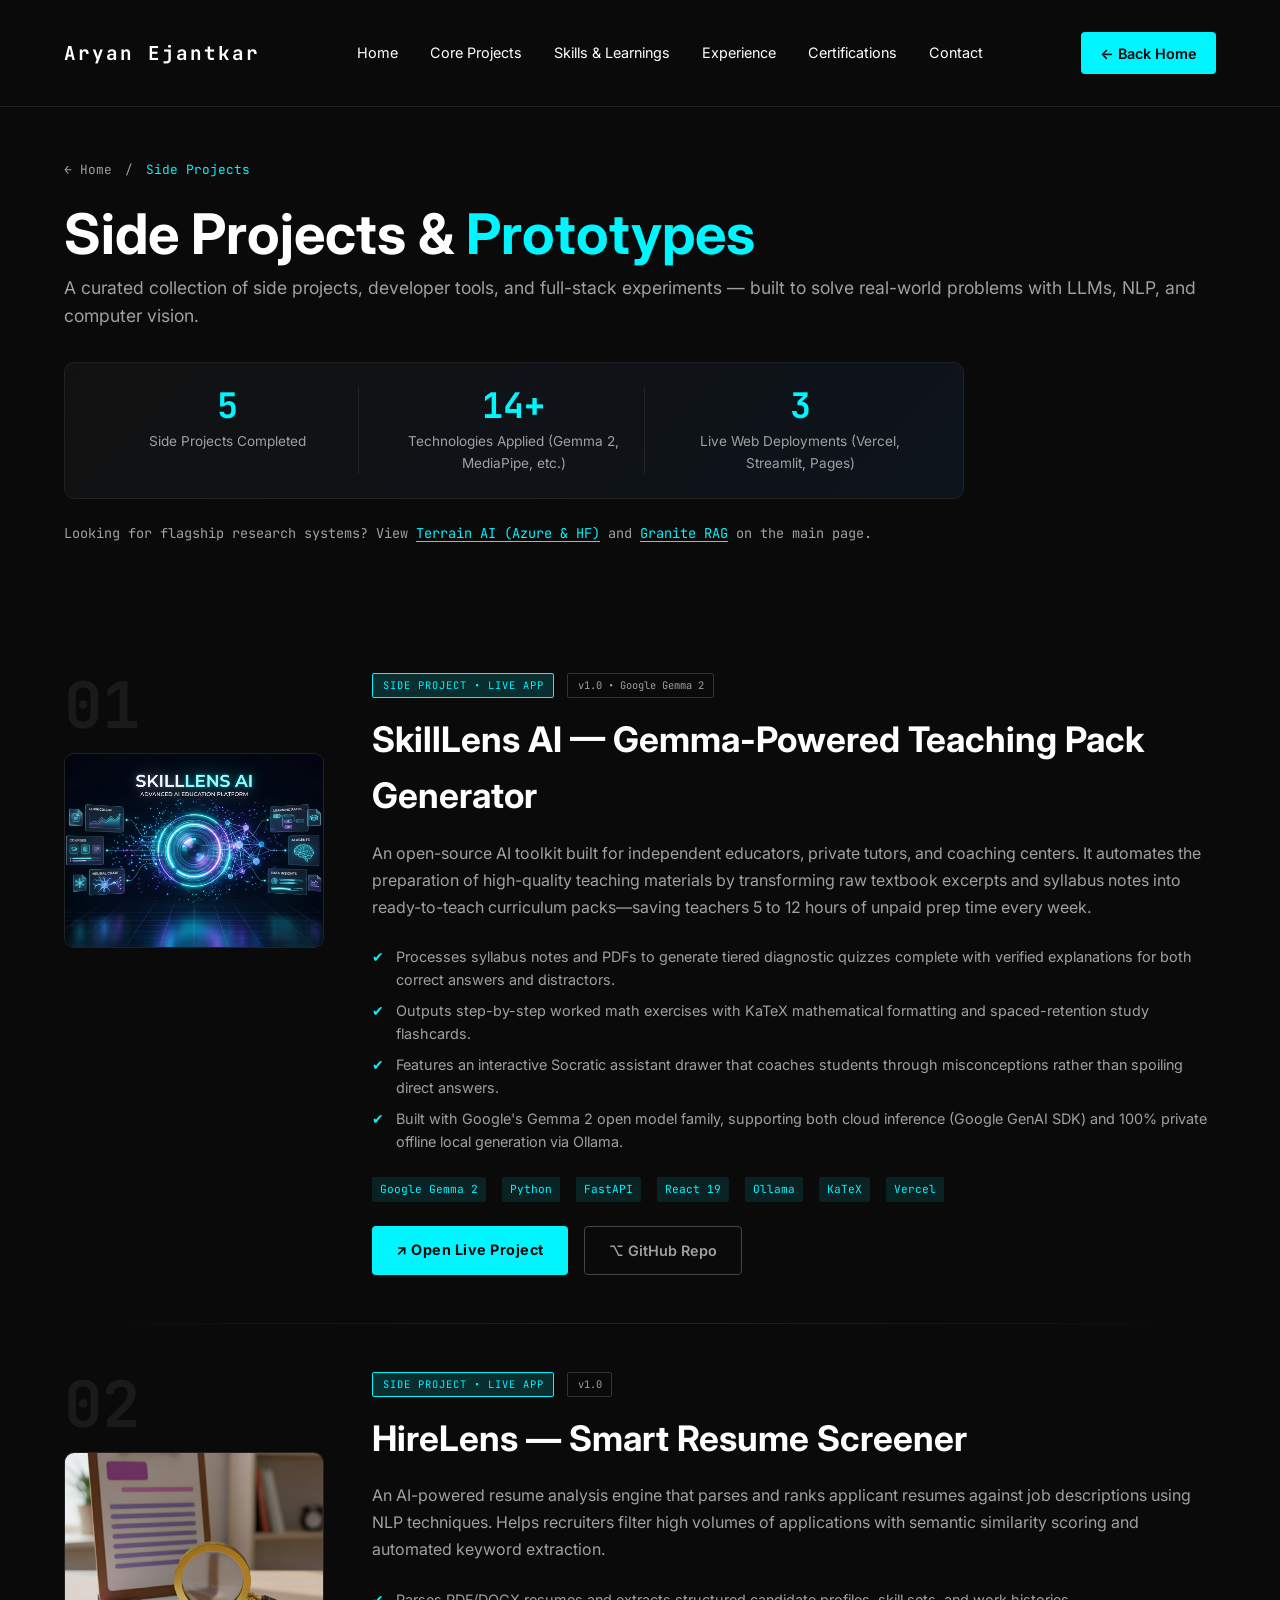
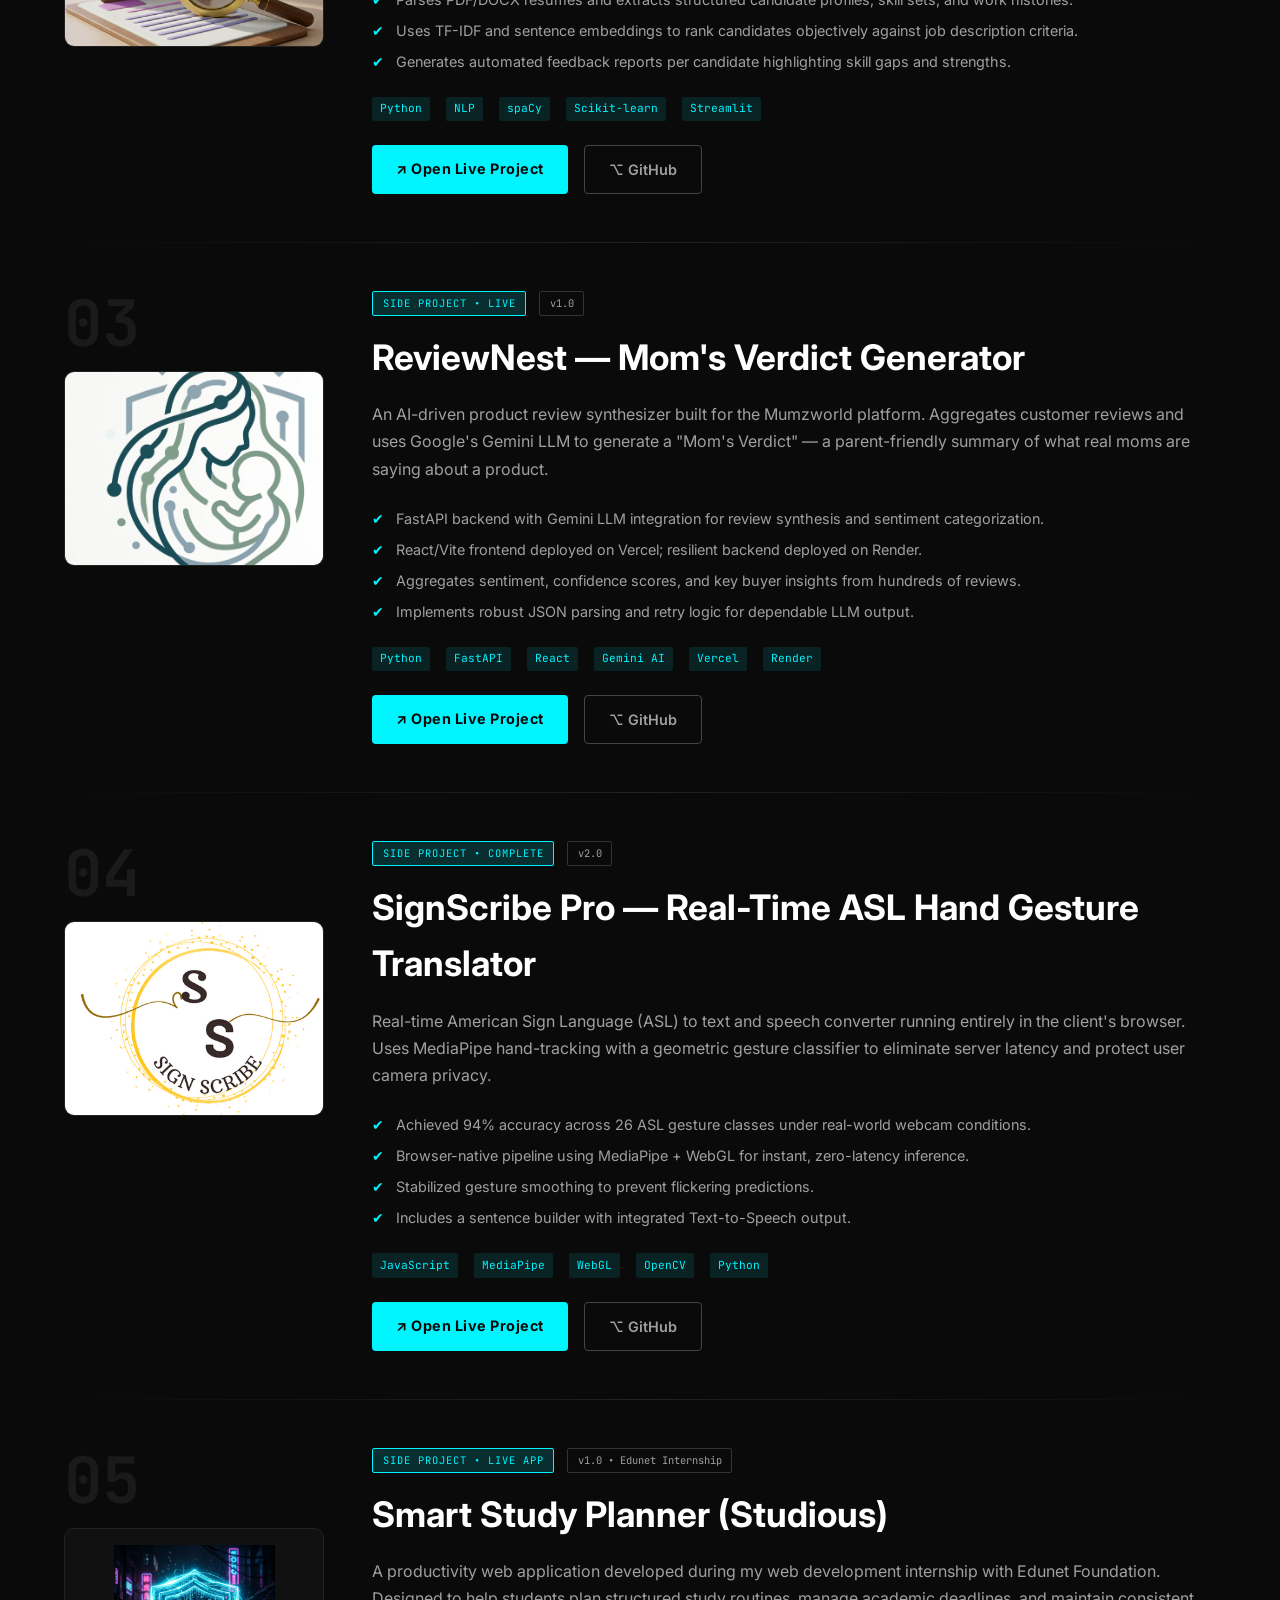
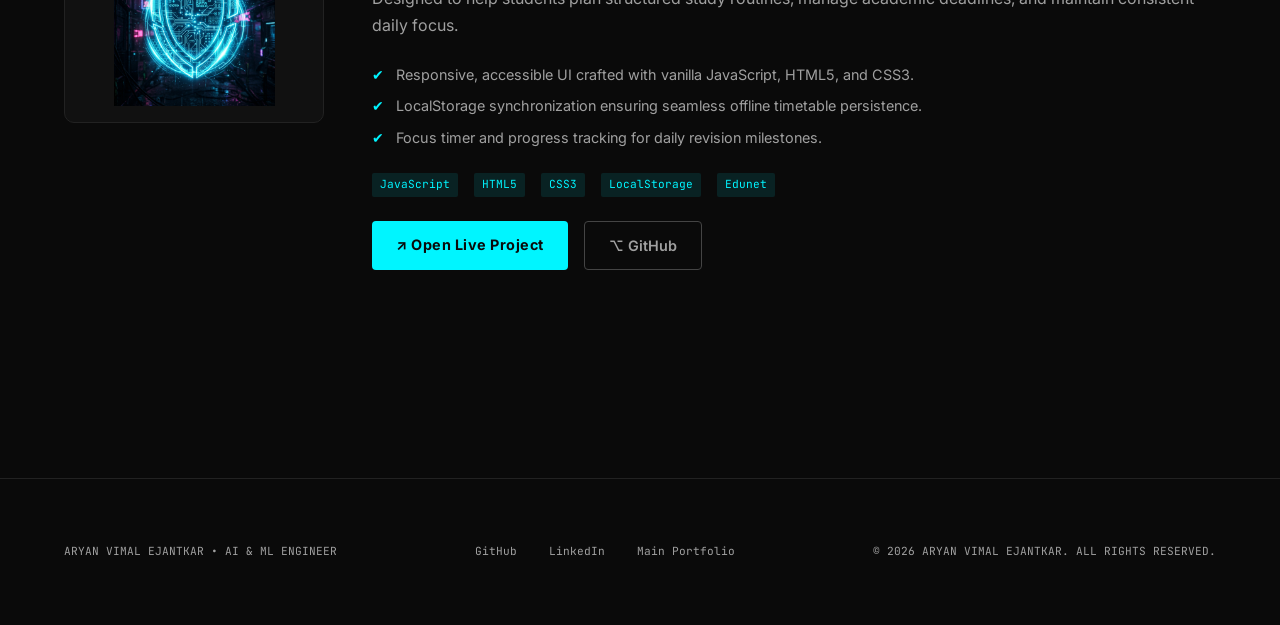
==== commit 39f98ece: "Move SkillLens AI to side projects page" ====
--- a/projects.html
+++ b/projects.html
@@ -4,10 +4,10 @@
 <head>
     <meta charset="UTF-8">
     <meta name="viewport" content="width=device-width, initial-scale=1.0">
-    <title>All Projects | Aryan Vimal Ejantkar</title>
+    <title>Side Projects | Aryan Vimal Ejantkar</title>
     <link rel="icon" type="image/png" href="favicon.png">
     <meta name="description"
-        content="Complete project portfolio of Aryan Vimal Ejantkar — SkillLens AI (Gemma 2), Terrain AI (Azure &amp; Hugging Face), HireLens, ReviewNest, SignScribe Pro, Granite RAG, and Studious.">
+        content="Side projects and AI prototypes by Aryan Vimal Ejantkar — SkillLens AI (Gemma 2), HireLens, ReviewNest, SignScribe Pro, and Studious.">
     <link rel="stylesheet" href="style.css">
     <link rel="preconnect" href="https://fonts.googleapis.com">
     <link rel="preconnect" href="https://fonts.gstatic.com" crossorigin>
@@ -22,7 +22,7 @@
             <div class="logo">Aryan Ejantkar</div>
             <ul>
                 <li><a href="index.html">Home</a></li>
-                <li><a href="index.html#projects">Projects</a></li>
+                <li><a href="index.html#projects">Core Projects</a></li>
                 <li><a href="index.html#skills">Skills &amp; Learnings</a></li>
                 <li><a href="index.html#experience">Experience</a></li>
                 <li><a href="index.html#certifications">Certifications</a></li>
@@ -37,25 +37,33 @@
             <div class="back-breadcrumb">
                 <a href="index.html">← Home</a>
                 <span>/</span>
-                <span class="highlight">All Projects</span>
-            </div>
-            <h1>Complete Project <span class="highlight">Catalog</span></h1>
-            <p class="subtitle-page">A deeper look into all 7 systems built across Generative AI, Computer Vision, NLP, and Cloud Architecture.</p>
+                <span class="highlight">Side Projects</span>
+            </div>
+            <h1>Side Projects &amp; <span class="highlight">Prototypes</span></h1>
+            <p class="subtitle-page">A curated collection of side projects, developer tools, and full-stack experiments — built to solve real-world problems with LLMs, NLP, and computer vision.</p>
 
             <!-- Projects Stats Summary Banner -->
             <div class="projects-stats-banner">
                 <div class="p-stat">
-                    <div class="p-stat-num">7</div>
-                    <div class="p-stat-lbl">Total Projects Completed</div>
+                    <div class="p-stat-num">5</div>
+                    <div class="p-stat-lbl">Side Projects Completed</div>
                 </div>
                 <div class="p-stat">
-                    <div class="p-stat-num">18+</div>
-                    <div class="p-stat-lbl">Technologies Applied</div>
+                    <div class="p-stat-num">14+</div>
+                    <div class="p-stat-lbl">Technologies Applied (Gemma 2, MediaPipe, etc.)</div>
                 </div>
                 <div class="p-stat">
-                    <div class="p-stat-num">4</div>
-                    <div class="p-stat-lbl">Cloud Platforms (Azure, HF, Vercel, Render)</div>
-                </div>
+                    <div class="p-stat-num">3</div>
+                    <div class="p-stat-lbl">Live Web Deployments (Vercel, Streamlit, Pages)</div>
+                </div>
+            </div>
+
+            <div style="margin-top: 1.5rem; font-family: var(--font-mono); font-size: 0.85rem; color: var(--text-secondary);">
+                <span>Looking for flagship research systems? View </span>
+                <a href="index.html#terrain-ai" style="color: var(--accent-color); text-decoration: underline; text-underline-offset: 3px;">Terrain AI (Azure &amp; HF)</a>
+                <span> and </span>
+                <a href="index.html#granite-rag" style="color: var(--accent-color); text-decoration: underline; text-underline-offset: 3px;">Granite RAG</a>
+                <span> on the main page.</span>
             </div>
         </section>
 
@@ -70,7 +78,7 @@
                 </div>
                 <div class="extra-project-content">
                     <div class="project-meta">
-                        <span class="project-status">LIVE APP</span>
+                        <span class="project-status">SIDE PROJECT • LIVE APP</span>
                         <span class="project-version">v1.0 • Google Gemma 2</span>
                     </div>
                     <h2>SkillLens AI — Gemma-Powered Teaching Pack Generator</h2>
@@ -99,54 +107,17 @@
 
             <div class="project-divider"></div>
 
-            <!-- 02: Terrain AI -->
-            <article class="extra-project-card" id="terrain-ai">
+            <!-- 02: HireLens -->
+            <article class="extra-project-card" id="smart-resume-screener">
                 <div class="extra-project-left">
                     <div class="extra-project-number">02</div>
                     <div class="extra-project-img-wrap">
-                        <img src="images/terrain_ai.png" alt="Terrain AI Prediction System" class="extra-project-img-real">
-                    </div>
-                </div>
-                <div class="extra-project-content">
-                    <div class="project-meta">
-                        <span class="project-status">DUAL DEPLOYED</span>
-                        <span class="project-version">v2.0 • Azure &amp; HF</span>
-                    </div>
-                    <h2>Terrain AI — Satellite Deep Learning Classification</h2>
-                    <p>An end-to-end computer vision and deep learning system that analyzes satellite Earth observation imagery to classify land cover types in real time. Built with custom Convolutional Neural Networks (CNNs) trained on multi-spectral spatial tiles.</p>
-                    <ul>
-                        <li>Concurrent dual-cloud deployment on <strong>Microsoft Azure Cloud</strong> and <strong>Hugging Face Spaces</strong> for high availability and low latency.</li>
-                        <li>FastAPI containerized backend handling image preprocessing, normalization, and tensor prediction.</li>
-                        <li>Interactive web interface enabling users to test satellite tiles and visualize class probabilities with confidence scoring.</li>
-                    </ul>
-                    <div class="project-tags">
-                        <span>CNN</span>
-                        <span>Python</span>
-                        <span>Microsoft Azure</span>
-                        <span>Hugging Face</span>
-                        <span>FastAPI</span>
-                        <span>TensorFlow</span>
-                    </div>
-                    <div class="extra-project-actions">
-                        <a href="https://terrain-ai.azurewebsites.net" class="btn-open-project" target="_blank" rel="noopener noreferrer" style="background: #0078d4; color: #fff;">☁ Open Azure Deployment</a>
-                        <a href="https://huggingface.co/spaces/AryanYeager/Terrain-AI" class="btn-open-project" target="_blank" rel="noopener noreferrer" style="background: #ffd21e; color: #111;">🤗 Open Hugging Face Space</a>
-                    </div>
-                </div>
-            </article>
-
-            <div class="project-divider"></div>
-
-            <!-- 03: HireLens -->
-            <article class="extra-project-card" id="smart-resume-screener">
-                <div class="extra-project-left">
-                    <div class="extra-project-number">03</div>
-                    <div class="extra-project-img-wrap">
                         <img src="images/hirelens.png" alt="HireLens Logo" class="extra-project-img-real">
                     </div>
                 </div>
                 <div class="extra-project-content">
                     <div class="project-meta">
-                        <span class="project-status">LIVE APP</span>
+                        <span class="project-status">SIDE PROJECT • LIVE APP</span>
                         <span class="project-version">v1.0</span>
                     </div>
                     <h2>HireLens — Smart Resume Screener</h2>
@@ -172,17 +143,17 @@
 
             <div class="project-divider"></div>
 
-            <!-- 04: ReviewNest -->
+            <!-- 03: ReviewNest -->
             <article class="extra-project-card" id="reviewnest">
                 <div class="extra-project-left">
-                    <div class="extra-project-number">04</div>
+                    <div class="extra-project-number">03</div>
                     <div class="extra-project-img-wrap">
                         <img src="images/mumproject.png" alt="ReviewNest Logo" class="extra-project-img-real">
                     </div>
                 </div>
                 <div class="extra-project-content">
                     <div class="project-meta">
-                        <span class="project-status">LIVE</span>
+                        <span class="project-status">SIDE PROJECT • LIVE</span>
                         <span class="project-version">v1.0</span>
                     </div>
                     <h2>ReviewNest — Mom's Verdict Generator</h2>
@@ -210,17 +181,17 @@
 
             <div class="project-divider"></div>
 
-            <!-- 05: SignScribe -->
+            <!-- 04: SignScribe -->
             <article class="extra-project-card" id="signscribe">
                 <div class="extra-project-left">
-                    <div class="extra-project-number">05</div>
+                    <div class="extra-project-number">04</div>
                     <div class="extra-project-img-wrap">
                         <img src="images/signscribe_logo.png" alt="SignScribe Logo" class="extra-project-img-real">
                     </div>
                 </div>
                 <div class="extra-project-content">
                     <div class="project-meta">
-                        <span class="project-status">COMPLETE</span>
+                        <span class="project-status">SIDE PROJECT • COMPLETE</span>
                         <span class="project-version">v2.0</span>
                     </div>
                     <h2>SignScribe Pro — Real-Time ASL Hand Gesture Translator</h2>
@@ -247,52 +218,17 @@
 
             <div class="project-divider"></div>
 
-            <!-- 06: Granite RAG -->
-            <article class="extra-project-card" id="granite-rag">
-                <div class="extra-project-left">
-                    <div class="extra-project-number">06</div>
-                    <div class="extra-project-img-wrap">
-                        <img src="images/granite.png" alt="Granite RAG Project" class="extra-project-img-real">
-                    </div>
-                </div>
-                <div class="extra-project-content">
-                    <div class="project-meta">
-                        <span class="project-status">COMPLETE</span>
-                        <span class="project-version">v1.0</span>
-                    </div>
-                    <h2>Granite RAG — Semantic Document Intelligence</h2>
-                    <p>A Retrieval-Augmented Generation (RAG) system built with LangChain that anchors LLM answers strictly in verified source materials, eliminating hallucinations in high-stakes knowledge search.</p>
-                    <ul>
-                        <li>Automated embedding and text-chunking pipeline capable of vectorizing 100+ dense technical documents.</li>
-                        <li>Reduced query response retrieval time by 35% through recursive text chunking and similarity caching.</li>
-                        <li>Strict hallucination guardrails ensuring factual, verifiable citations for every answer.</li>
-                    </ul>
-                    <div class="project-tags">
-                        <span>Python</span>
-                        <span>LangChain</span>
-                        <span>Vector Search</span>
-                        <span>OpenAI</span>
-                        <span>RAG</span>
-                    </div>
-                    <div class="extra-project-actions">
-                        <a href="https://github.com/AryanEjantkar/RAG-" class="btn-open-project" target="_blank" rel="noopener noreferrer">⌥ View GitHub Repository</a>
-                    </div>
-                </div>
-            </article>
-
-            <div class="project-divider"></div>
-
-            <!-- 07: Smart Study Planner -->
+            <!-- 05: Smart Study Planner -->
             <article class="extra-project-card" id="studious">
                 <div class="extra-project-left">
-                    <div class="extra-project-number">07</div>
+                    <div class="extra-project-number">05</div>
                     <div class="extra-project-img-wrap">
                         <img src="images/hero.png" alt="Smart Study Planner" class="extra-project-img-real" style="object-fit: contain; padding: 1rem; background: #111;">
                     </div>
                 </div>
                 <div class="extra-project-content">
                     <div class="project-meta">
-                        <span class="project-status">LIVE APP</span>
+                        <span class="project-status">SIDE PROJECT • LIVE APP</span>
                         <span class="project-version">v1.0 • Edunet Internship</span>
                     </div>
                     <h2>Smart Study Planner (Studious)</h2>
--- a/style.css
+++ b/style.css
@@ -788,12 +788,14 @@
 
 /* ─── More Projects CTA Card ─── */
 .project-more-cta {
+    grid-column: 1 / -1;
     display: flex;
     align-items: stretch;
     cursor: pointer;
     border: 1px dashed #444;
     transition: border-color 0.3s, box-shadow 0.3s;
     background: linear-gradient(135deg, #0e0e0e 0%, #111820 100%);
+    border-radius: 12px;
 }
 
 .project-more-cta:hover {
